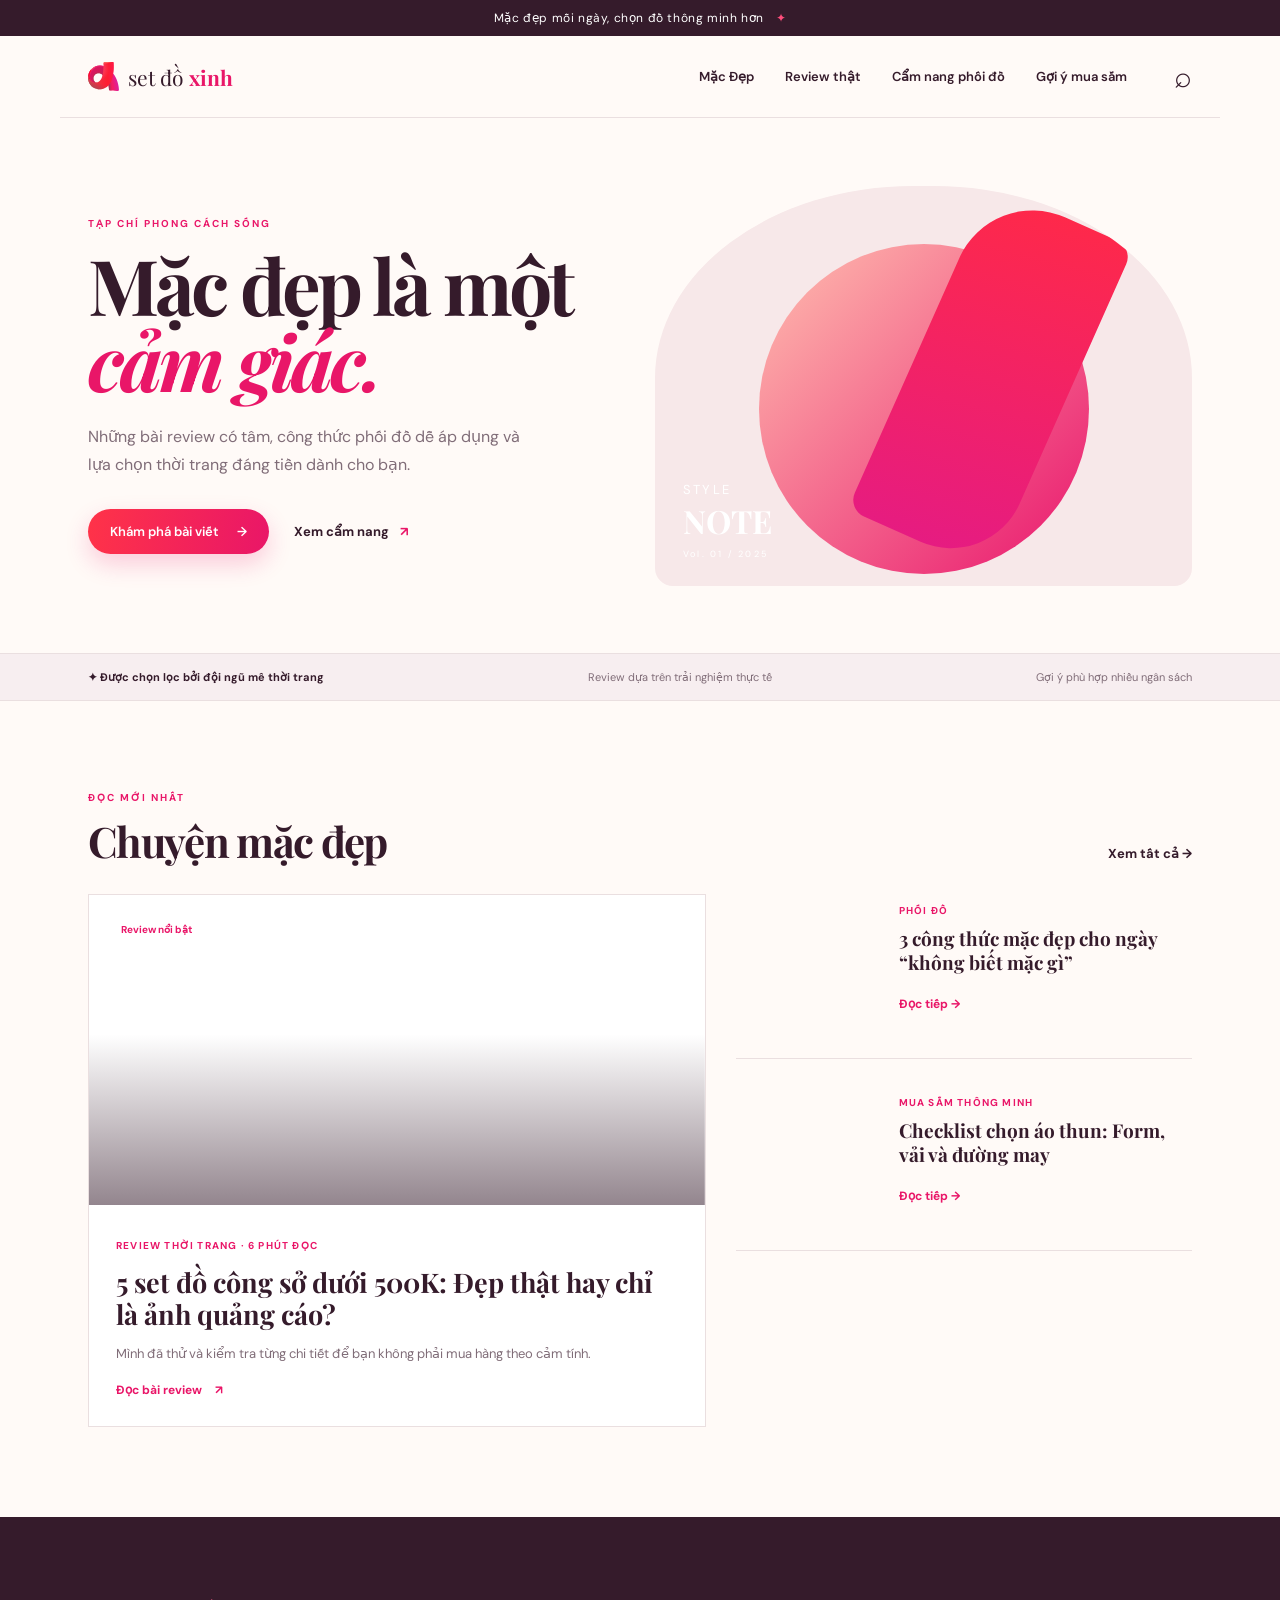
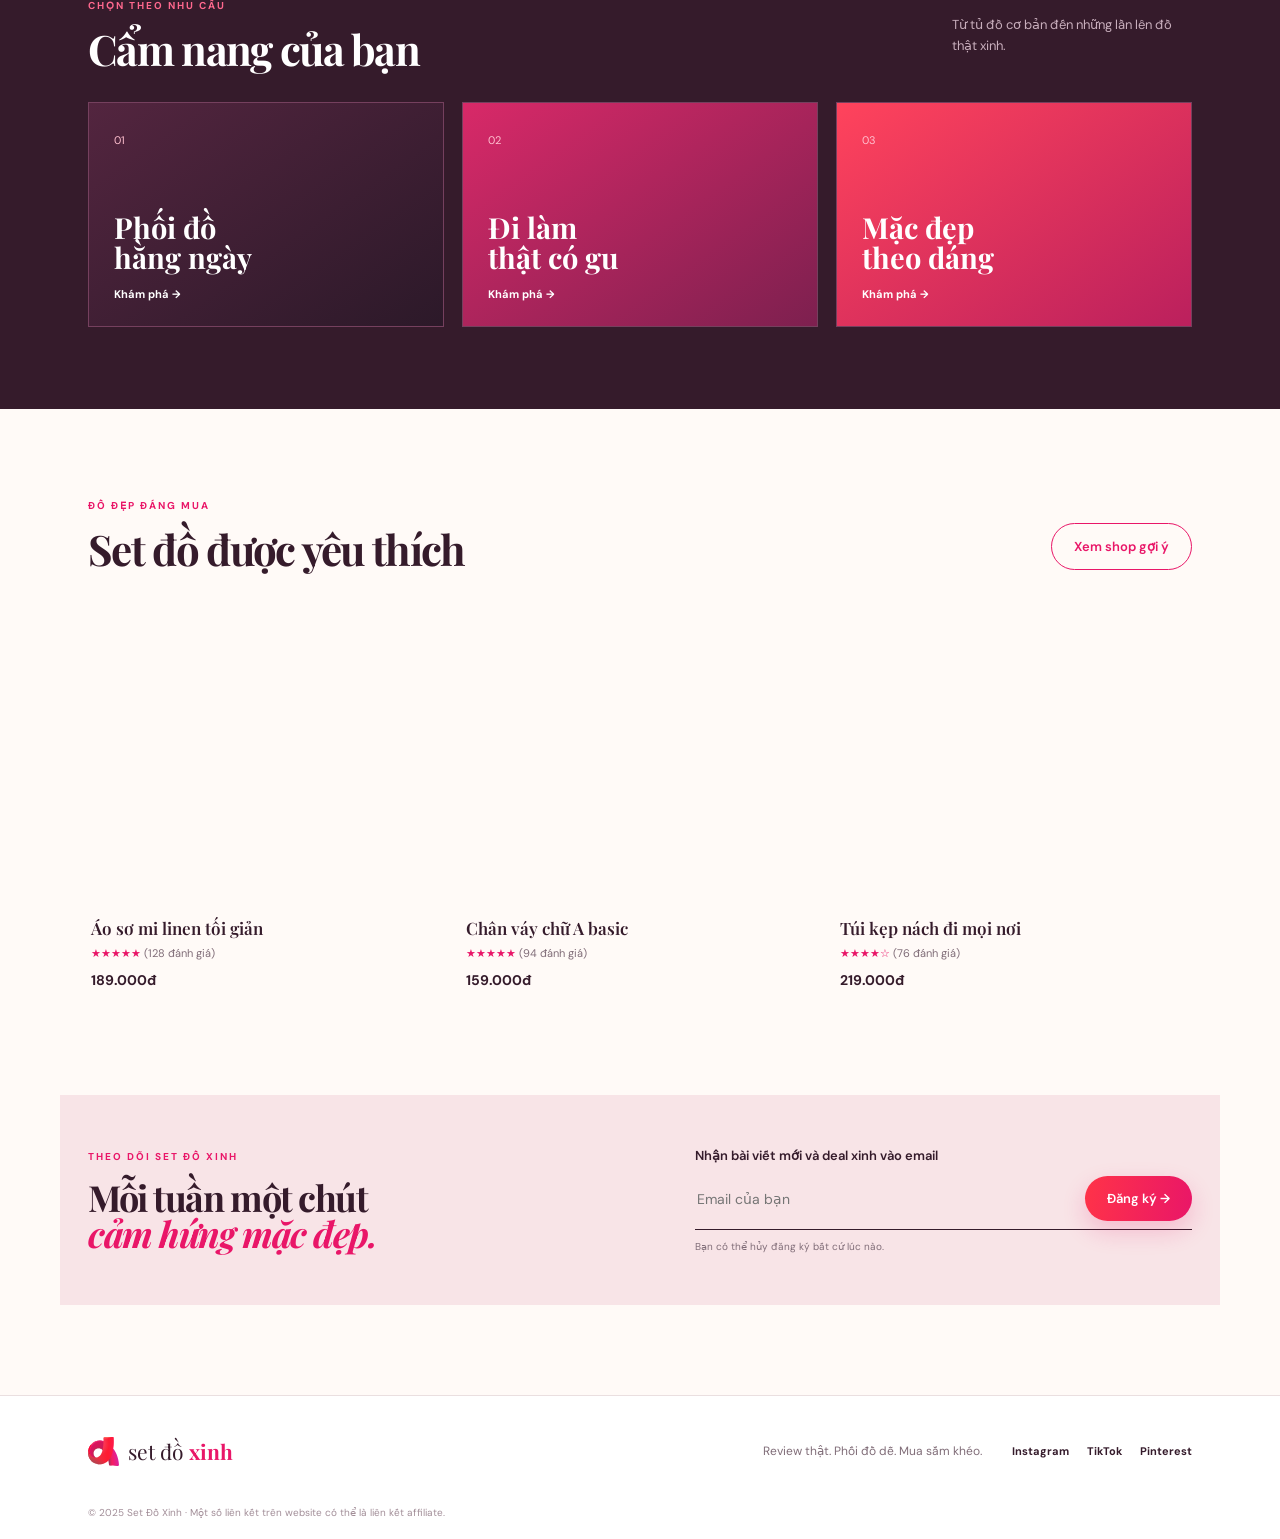
==== index.html @ a1c233b6 "tạo website" ====
<!doctype html>
<html lang="vi">
<head>
  <meta charset="UTF-8" />
  <meta name="viewport" content="width=device-width, initial-scale=1.0" />
  <meta name="description" content="Set Đồ Xinh — review thật, hướng dẫn phối đồ dễ áp dụng và gợi ý mua sắm thời trang thông minh." />
  <title>Set Đồ Xinh — Mặc đẹp, mua khéo</title>
  <link rel="preconnect" href="https://fonts.googleapis.com">
  <link rel="preconnect" href="https://fonts.gstatic.com" crossorigin>
  <link href="https://fonts.googleapis.com/css2?family=DM+Sans:wght@400;500;600;700&family=Playfair+Display:wght@600;700;800&display=swap" rel="stylesheet">
  <link rel="stylesheet" href="styles.css" />
</head>
<body>
  <div class="announcement">Mặc đẹp mỗi ngày, chọn đồ thông minh hơn <span>✦</span></div>
  <header class="site-header">
    <a class="brand" href="#top"><img src="setdoxinh.svg" alt="Set Đồ Xinh" /><span>set đồ <b>xinh</b></span></a>
    <nav id="main-nav" aria-label="Điều hướng chính">
      <a href="posts.html">Mặc Đẹp</a><a href="#reviews">Review thật</a><a href="#guides">Cẩm nang phối đồ</a><a href="#picks">Gợi ý mua sắm</a>
    </nav>
    <button class="menu-toggle" aria-label="Mở menu">☰</button>
    <a class="search" href="#newsletter" aria-label="Tìm kiếm">⌕</a>
  </header>

  <main id="top">
    <section class="hero wrap">
      <div class="hero-copy"><p class="eyebrow">TẠP CHÍ PHONG CÁCH SỐNG</p><h1>Mặc đẹp là một<br><em>cảm giác.</em></h1><p class="lead">Những bài review có tâm, công thức phối đồ dễ áp dụng và lựa chọn thời trang đáng tiền dành cho bạn.</p><div class="hero-actions"><a class="button primary" href="#reviews">Khám phá bài viết <span>→</span></a><a class="text-link" href="#guides">Xem cẩm nang <span>↗</span></a></div></div>
      <div class="hero-art"><div class="art-circle"></div><div class="art-label">STYLE<br><strong>NOTE</strong><small>Vol. 01 / 2025</small></div><div class="art-shape"></div></div>
    </section>

    <section class="trust-bar"><div class="wrap trust-inner"><span>✦ Được chọn lọc bởi đội ngũ mê thời trang</span><span>Review dựa trên trải nghiệm thực tế</span><span>Gợi ý phù hợp nhiều ngân sách</span></div></section>

    <section class="section wrap" id="reviews"><div class="section-head"><div><p class="eyebrow">ĐỌC MỚI NHẤT</p><h2>Chuyện mặc đẹp</h2></div><a class="text-link" href="#reviews">Xem tất cả →</a></div>
      <div class="featured-grid"><article class="feature-card"><div class="photo photo-one"><span class="tag">Review nổi bật</span></div><div class="card-body"><p class="meta">REVIEW THỜI TRANG · 6 PHÚT ĐỌC</p><h3>5 set đồ công sở dưới 500K: Đẹp thật hay chỉ là ảnh quảng cáo?</h3><p class="excerpt">Mình đã thử và kiểm tra từng chi tiết để bạn không phải mua hàng theo cảm tính.</p><a class="read-more" href="#">Đọc bài review <span>↗</span></a></div></article>
        <div class="side-stories"><article class="story"><div class="thumb photo-two"></div><div><p class="meta">PHỐI ĐỒ</p><h3>3 công thức mặc đẹp cho ngày “không biết mặc gì”</h3><a href="#">Đọc tiếp →</a></div></article><article class="story"><div class="thumb photo-three"></div><div><p class="meta">MUA SẮM THÔNG MINH</p><h3>Checklist chọn áo thun: Form, vải và đường may</h3><a href="#">Đọc tiếp →</a></div></article></div>
      </div>
    </section>

    <section class="guide-section" id="guides"><div class="wrap"><div class="section-head light"><div><p class="eyebrow">CHỌN THEO NHU CẦU</p><h2>Cẩm nang của bạn</h2></div><p class="section-note">Từ tủ đồ cơ bản đến những lần lên đồ thật xinh.</p></div><div class="guide-grid"><a href="#" class="guide-card"><span>01</span><h3>Phối đồ<br>hằng ngày</h3><b>Khám phá →</b></a><a href="#" class="guide-card"><span>02</span><h3>Đi làm<br>thật có gu</h3><b>Khám phá →</b></a><a href="#" class="guide-card"><span>03</span><h3>Mặc đẹp<br>theo dáng</h3><b>Khám phá →</b></a></div></div></section>

    <section class="section wrap" id="picks"><div class="section-head"><div><p class="eyebrow">ĐỒ ĐẸP ĐÁNG MUA</p><h2>Set đồ được yêu thích</h2></div><a class="button outline" href="#">Xem shop gợi ý</a></div><div class="product-grid"><article class="product"><div class="product-img p1"></div><div class="product-info"><h3>Áo sơ mi linen tối giản</h3><p>★★★★★ <span>(128 đánh giá)</span></p><strong>189.000đ</strong></div></article><article class="product"><div class="product-img p2"></div><div class="product-info"><h3>Chân váy chữ A basic</h3><p>★★★★★ <span>(94 đánh giá)</span></p><strong>159.000đ</strong></div></article><article class="product"><div class="product-img p3"></div><div class="product-info"><h3>Túi kẹp nách đi mọi nơi</h3><p>★★★★☆ <span>(76 đánh giá)</span></p><strong>219.000đ</strong></div></article></div></section>

    <section class="newsletter wrap" id="newsletter"><div><p class="eyebrow">THEO DÕI SET ĐỒ XINH</p><h2>Mỗi tuần một chút<br><em>cảm hứng mặc đẹp.</em></h2></div><form><label for="email">Nhận bài viết mới và deal xinh vào email</label><div class="input-row"><input id="email" type="email" placeholder="Email của bạn" required><button class="button primary" type="submit">Đăng ký →</button></div><small>Bạn có thể hủy đăng ký bất cứ lúc nào.</small></form></section>
  </main>
  <footer class="footer"><div class="wrap footer-inner"><a class="brand" href="#top"><img src="setdoxinh.svg" alt="" /><span>set đồ <b>xinh</b></span></a><p>Review thật. Phối đồ dễ. Mua sắm khéo.</p><div class="social"><a href="#">Instagram</a><a href="#">TikTok</a><a href="#">Pinterest</a></div></div><div class="wrap copyright">© 2025 Set Đồ Xinh · Một số liên kết trên website có thể là liên kết affiliate.</div></footer>
  <script src="script.js"></script>
</body></html>
---- styles.css ----
:root{--ink:#351b2b;--muted:#806d78;--cream:#fffaf7;--pink:#e91668;--red:#ff3348;--line:#eadfe0;--serif:'Playfair Display',serif;--sans:'DM Sans',sans-serif}*{box-sizing:border-box}html{scroll-behavior:smooth}body{margin:0;background:var(--cream);color:var(--ink);font-family:var(--sans)}a{color:inherit;text-decoration:none}.wrap{max-width:1160px;margin:auto;padding-left:28px;padding-right:28px}.announcement{background:var(--ink);color:#fff;padding:10px;text-align:center;font-size:12px;letter-spacing:.05em}.announcement span{color:#ff4e7c;margin-left:8px}.site-header{height:82px;display:flex;align-items:center;gap:42px;max-width:1160px;margin:auto;padding:0 28px;border-bottom:1px solid var(--line)}.brand{display:flex;align-items:center;gap:9px;font-family:var(--serif);font-size:21px;white-space:nowrap}.brand img{width:31px;height:31px;object-fit:contain}.brand b{color:var(--pink)}nav{display:flex;gap:31px;margin-left:auto;font-size:13px;font-weight:600}nav a:hover,.social a:hover{color:var(--pink)}.search{font-size:30px;line-height:0;margin-left:5px}.menu-toggle{display:none;background:none;border:0;font-size:23px;color:var(--ink)}.hero{min-height:535px;display:grid;grid-template-columns:1fr 1fr;align-items:center;gap:30px}.eyebrow{font-size:10px;letter-spacing:.2em;color:var(--pink);font-weight:700;margin:0 0 16px}.hero h1{font:700 clamp(53px,6vw,78px)/.99 var(--serif);letter-spacing:-.05em;margin:0}.hero h1 em,.newsletter em{color:var(--pink);font-style:italic}.lead{max-width:450px;color:var(--muted);line-height:1.75;margin:25px 0 30px;font-size:16px}.hero-actions{display:flex;align-items:center;gap:25px}.button{display:inline-block;border:0;border-radius:30px;padding:14px 22px;font:600 13px var(--sans);cursor:pointer}.primary{background:linear-gradient(100deg,var(--red),var(--pink));color:#fff;box-shadow:0 10px 24px #e9166833}.primary span{margin-left:15px}.outline{border:1px solid var(--pink);color:var(--pink)}.text-link{font-size:13px;font-weight:700}.text-link span{color:var(--pink);margin-left:8px}.hero-art{height:400px;position:relative;overflow:hidden;background:#f7e8e9;border-radius:48% 48% 18px 18px}.art-circle{position:absolute;width:330px;height:330px;border-radius:50%;background:linear-gradient(135deg,#ffbfaf,#e9146d);top:58px;left:50%;transform:translateX(-50%)}.art-shape{position:absolute;width:155px;height:355px;background:linear-gradient(170deg,#ff2948,#e51b83);border-radius:80px 18px 75px 18px;transform:rotate(24deg);left:48%;top:15px}.art-label{position:absolute;z-index:2;left:28px;bottom:25px;font-size:13px;letter-spacing:.17em;color:#fff;line-height:1.4}.art-label strong{font:700 32px var(--serif);letter-spacing:0}.art-label small{display:block;font-size:9px;margin-top:6px}.trust-bar{background:#f7eef0;border-top:1px solid var(--line);border-bottom:1px solid var(--line)}.trust-inner{display:flex;justify-content:space-between;padding-top:16px;padding-bottom:16px;font-size:11px;color:var(--muted)}.trust-inner span:first-child{color:var(--ink);font-weight:700}.section{padding-top:90px;padding-bottom:90px}.section-head{display:flex;align-items:end;justify-content:space-between;margin-bottom:32px}.section-head h2,.newsletter h2{font:700 42px/1 var(--serif);letter-spacing:-.04em;margin:0}.featured-grid{display:grid;grid-template-columns:1.15fr .85fr;gap:30px}.feature-card{border:1px solid var(--line);background:#fff}.photo{background-size:cover;background-position:center}.photo-one{height:310px;background-image:linear-gradient(0deg,#351b2b88,transparent 55%),url('https://images.unsplash.com/photo-1483985988355-763728e1935b?w=1000&q=85')}.tag{display:inline-block;background:#fff;color:var(--pink);padding:8px 12px;border-radius:3px;margin:20px;font-size:10px;font-weight:700}.card-body{padding:24px 27px 27px}.meta{font-size:10px;letter-spacing:.12em;color:var(--pink);font-weight:700}.feature-card h3{font:700 27px/1.18 var(--serif);margin:15px 0 10px}.excerpt{color:var(--muted);font-size:13px;line-height:1.6}.read-more,.story a{font-size:12px;color:var(--pink);font-weight:700}.read-more span{margin-left:10px}.side-stories{display:flex;flex-direction:column;gap:27px}.story{display:grid;grid-template-columns:145px 1fr;gap:18px;border-bottom:1px solid var(--line);padding-bottom:27px}.thumb{height:137px;background-size:cover;background-position:center}.photo-two{background-image:url('https://images.unsplash.com/photo-1490481651871-ab68de25d43d?w=500&q=85')}.photo-three{background-image:url('https://images.unsplash.com/photo-1485968579580-b6d095142e6e?w=500&q=85')}.story h3{font:700 19px/1.25 var(--serif);margin:7px 0 17px}.guide-section{background:var(--ink);color:#fff;padding:82px 0}.light .eyebrow{color:#ff688e}.light h2{color:#fff}.section-note{font-size:13px;color:#c8aebc;max-width:240px;line-height:1.6}.guide-grid{display:grid;grid-template-columns:repeat(3,1fr);gap:18px}.guide-card{min-height:220px;padding:25px;background:linear-gradient(145deg,#53253f,#2c1929);border:1px solid #75405e;position:relative}.guide-card:nth-child(2){background:linear-gradient(145deg,#d82968,#7d204f)}.guide-card:nth-child(3){background:linear-gradient(145deg,#ff435c,#bb205d)}.guide-card span{font-size:11px;color:#ffc0cf}.guide-card h3{font:700 29px/1.05 var(--serif);margin-top:63px}.guide-card b{font-size:11px;position:absolute;bottom:25px}.product-grid{display:grid;grid-template-columns:repeat(3,1fr);gap:20px}.product-img{height:300px;background-size:cover;background-position:center}.p1{background-image:url('https://images.unsplash.com/photo-1598554747436-c9293d6a588f?w=700&q=85')}.p2{background-image:url('https://images.unsplash.com/photo-1583496661160-fb5886a13d27?w=700&q=85')}.p3{background-image:url('https://images.unsplash.com/photo-1548036328-c9fa89d128fa?w=700&q=85')}.product-info{padding:15px 3px}.product h3{font:600 17px var(--serif);margin:0 0 7px}.product-info p{font-size:11px;color:var(--pink);margin:0 0 9px}.product-info p span{color:var(--muted)}.product strong{font-size:14px}.newsletter{margin-bottom:90px;background:#f8e4e7;padding-top:52px;padding-bottom:52px;display:flex;justify-content:space-between;align-items:center;gap:40px}.newsletter h2{font-size:36px}.newsletter form{width:45%}.newsletter label{font-size:13px;font-weight:600;display:block;margin-bottom:12px}.input-row{display:flex;border-bottom:1px solid var(--ink);padding-bottom:8px}.input-row input{border:0;background:transparent;outline:0;flex:1;font:14px var(--sans);color:var(--ink)}.newsletter small{display:block;color:var(--muted);font-size:10px;margin-top:10px}.footer{background:#fff;border-top:1px solid var(--line);padding:35px 0 20px}.footer-inner{display:flex;align-items:center;gap:30px}.footer-inner p{font-size:12px;color:var(--muted);margin-left:auto}.social{display:flex;gap:18px;font-size:11px;font-weight:700}.copyright{font-size:10px;color:#a28e98;margin-top:35px}@media(max-width:700px){.site-header{height:68px}.site-header nav{display:none;position:absolute;top:126px;left:0;right:0;background:var(--cream);z-index:3;padding:20px 28px;flex-direction:column;gap:18px;border-bottom:1px solid var(--line)}.site-header nav.open{display:flex}.menu-toggle{display:block;margin-left:auto}.search{font-size:26px}.hero{grid-template-columns:1fr;padding-top:55px;min-height:0}.hero-art{height:300px;margin-top:20px}.art-circle{width:240px;height:240px}.art-shape{height:275px;width:120px}.trust-inner{display:block;line-height:2.2}.trust-inner span{display:block}.section{padding-top:64px;padding-bottom:64px}.section-head{align-items:start;gap:15px;flex-direction:column}.section-head h2{font-size:36px}.featured-grid{grid-template-columns:1fr}.photo-one{height:240px}.story{grid-template-columns:110px 1fr}.thumb{height:105px}.guide-grid,.product-grid{grid-template-columns:1fr}.guide-card{min-height:180px}.guide-card h3{margin-top:45px}.product-img{height:290px}.newsletter{display:block;margin-left:28px;margin-right:28px}.newsletter form{width:100%;margin-top:30px}.footer-inner{display:block}.footer-inner p{margin:20px 0}.social{margin-top:18px}}
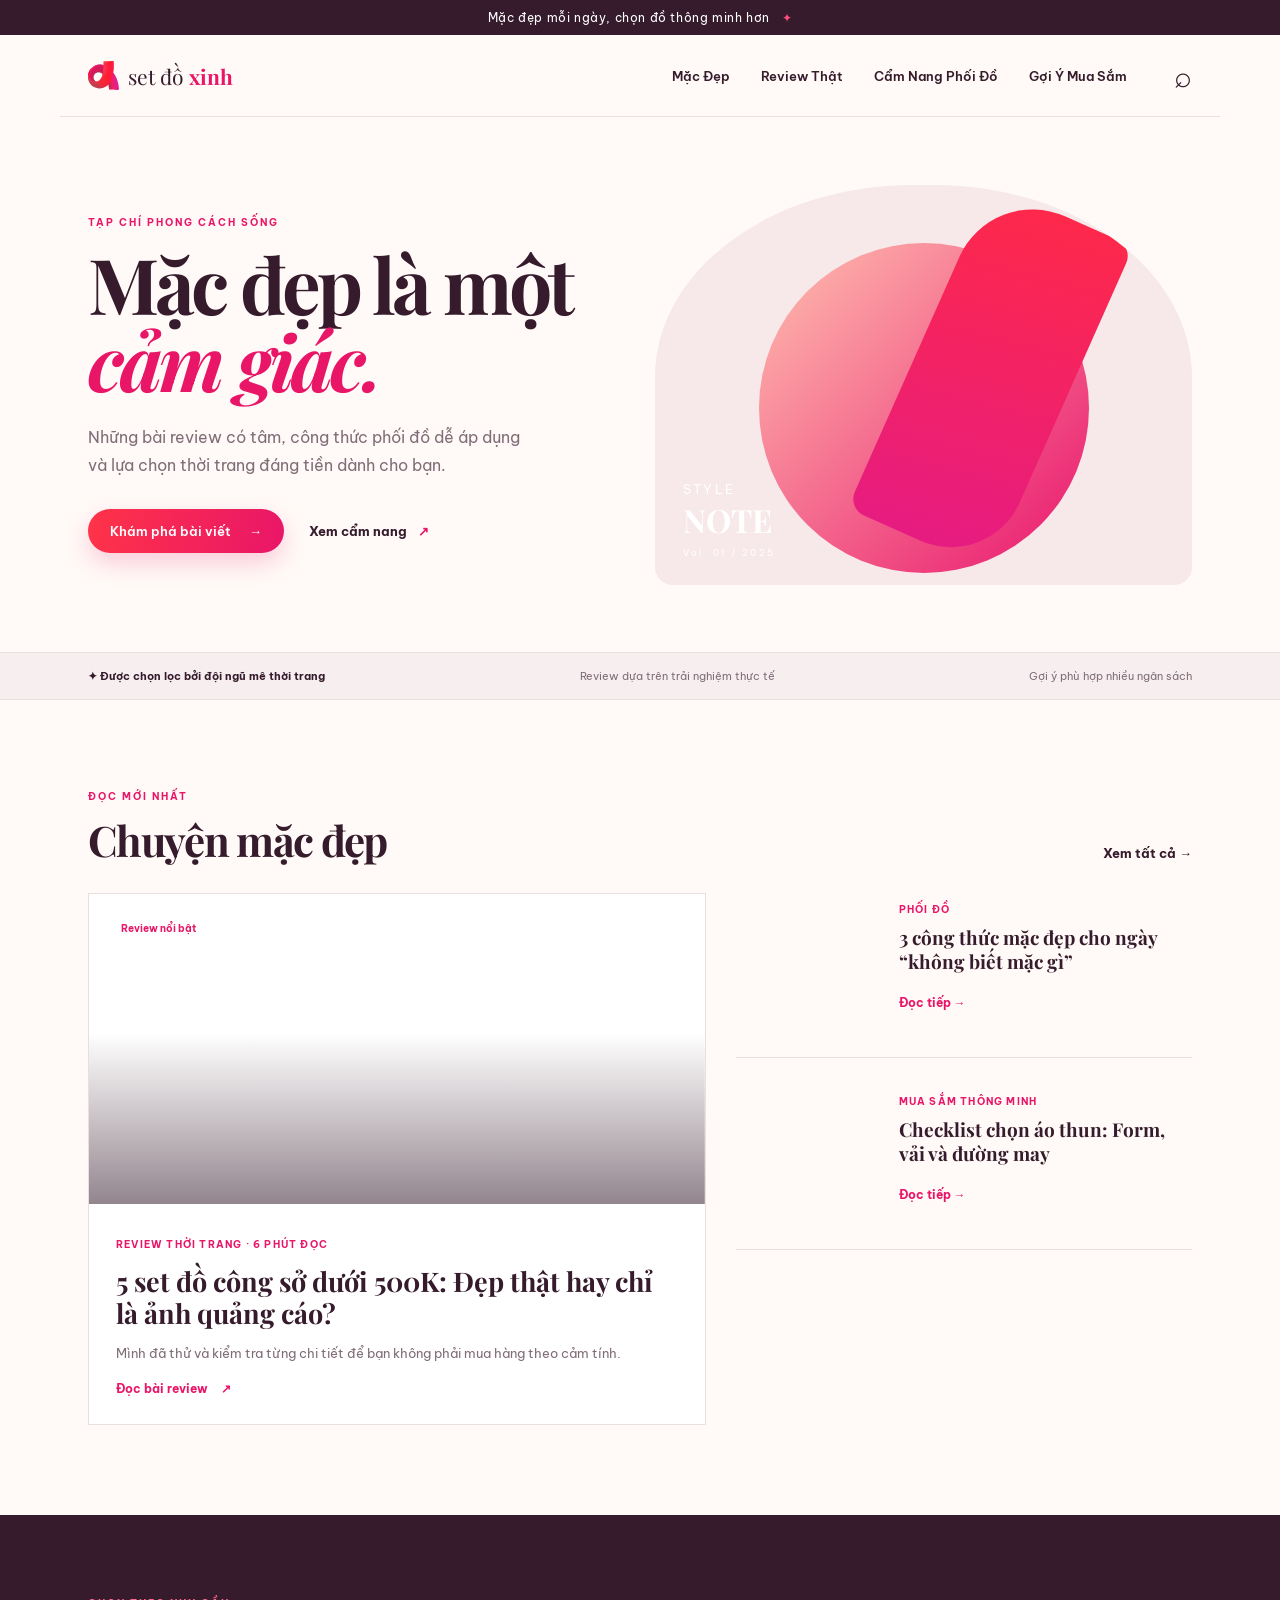
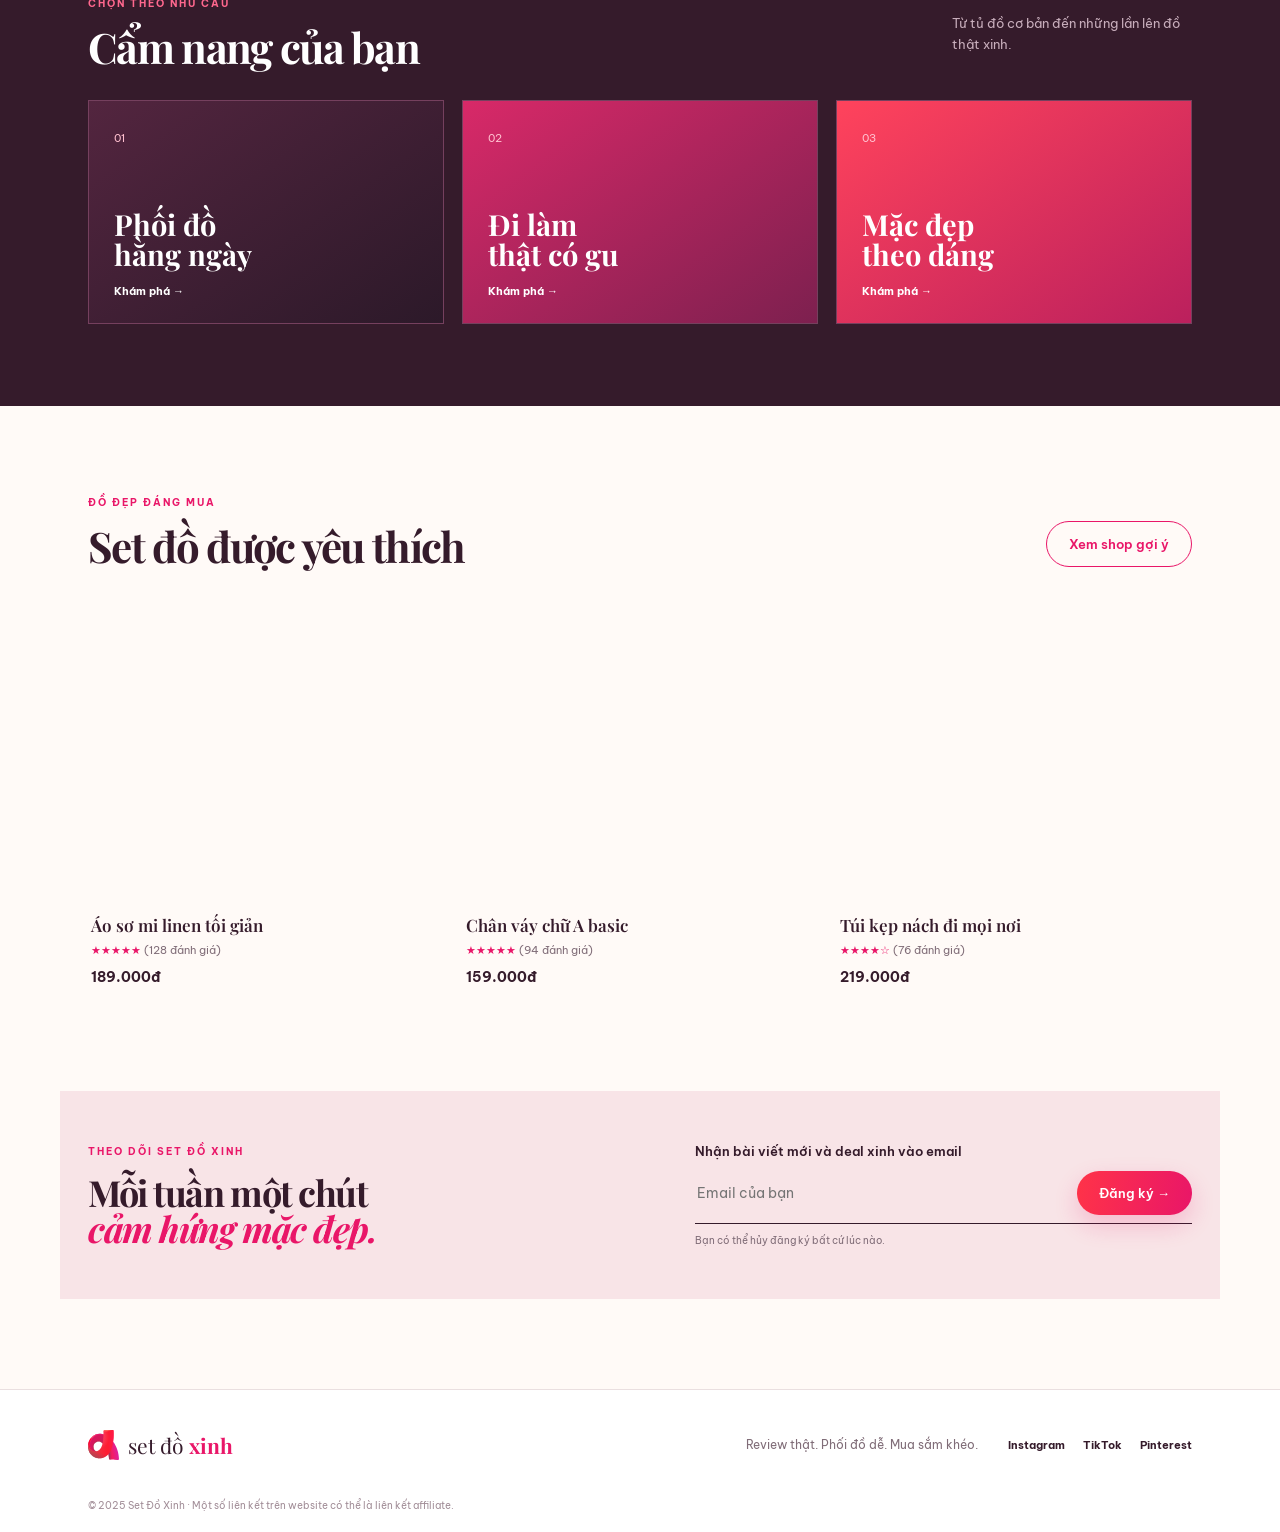
==== commit 432cc6bd: "Update index.html" ====
--- a/index.html
+++ b/index.html
@@ -9,6 +9,8 @@
   <link rel="preconnect" href="https://fonts.gstatic.com" crossorigin>
   <link href="https://fonts.googleapis.com/css2?family=DM+Sans:wght@400;500;600;700&family=Playfair+Display:wght@600;700;800&display=swap" rel="stylesheet">
   <link rel="stylesheet" href="styles.css" />
+  <link rel="icon" type="image/svg+xml" href="setdoxinh.svg" />
+  <meta name="theme-color" content="#351b2b" />
 </head>
 <body>
   <div class="announcement">Mặc đẹp mỗi ngày, chọn đồ thông minh hơn <span>✦</span></div>
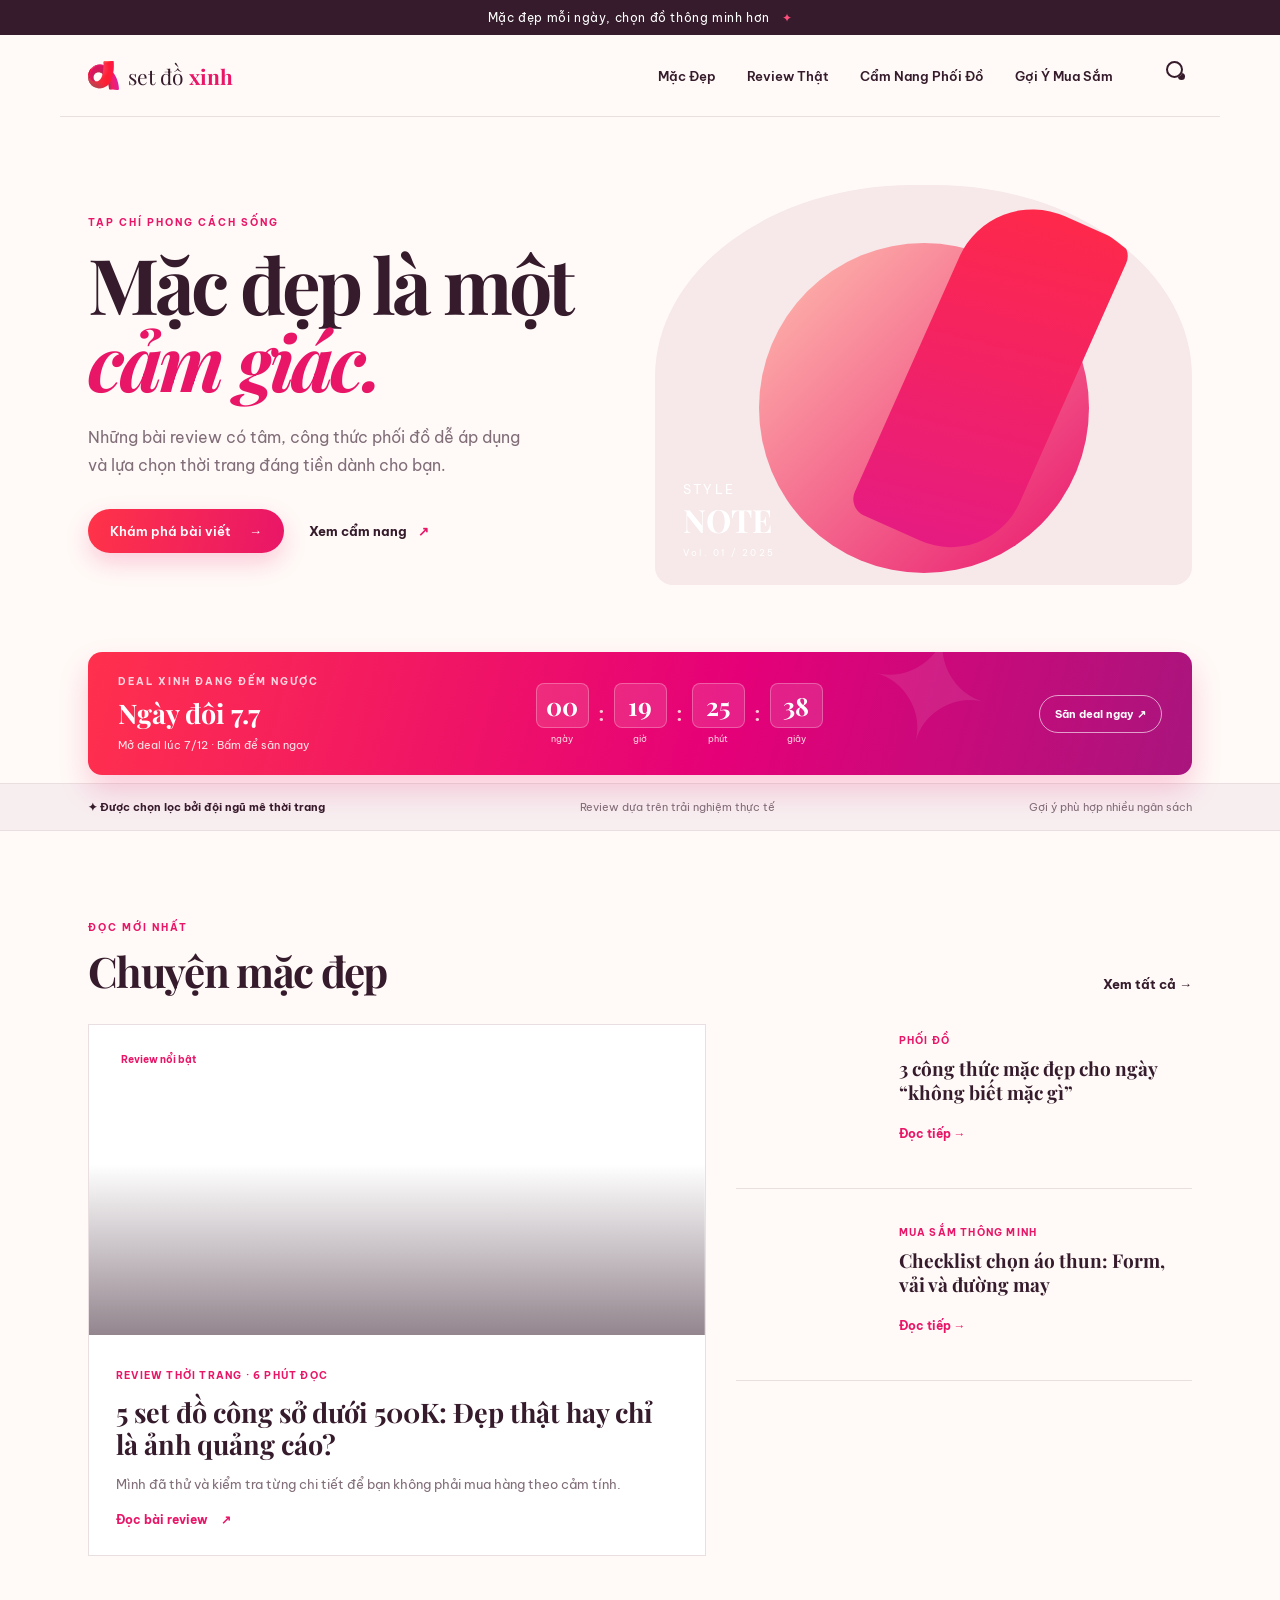
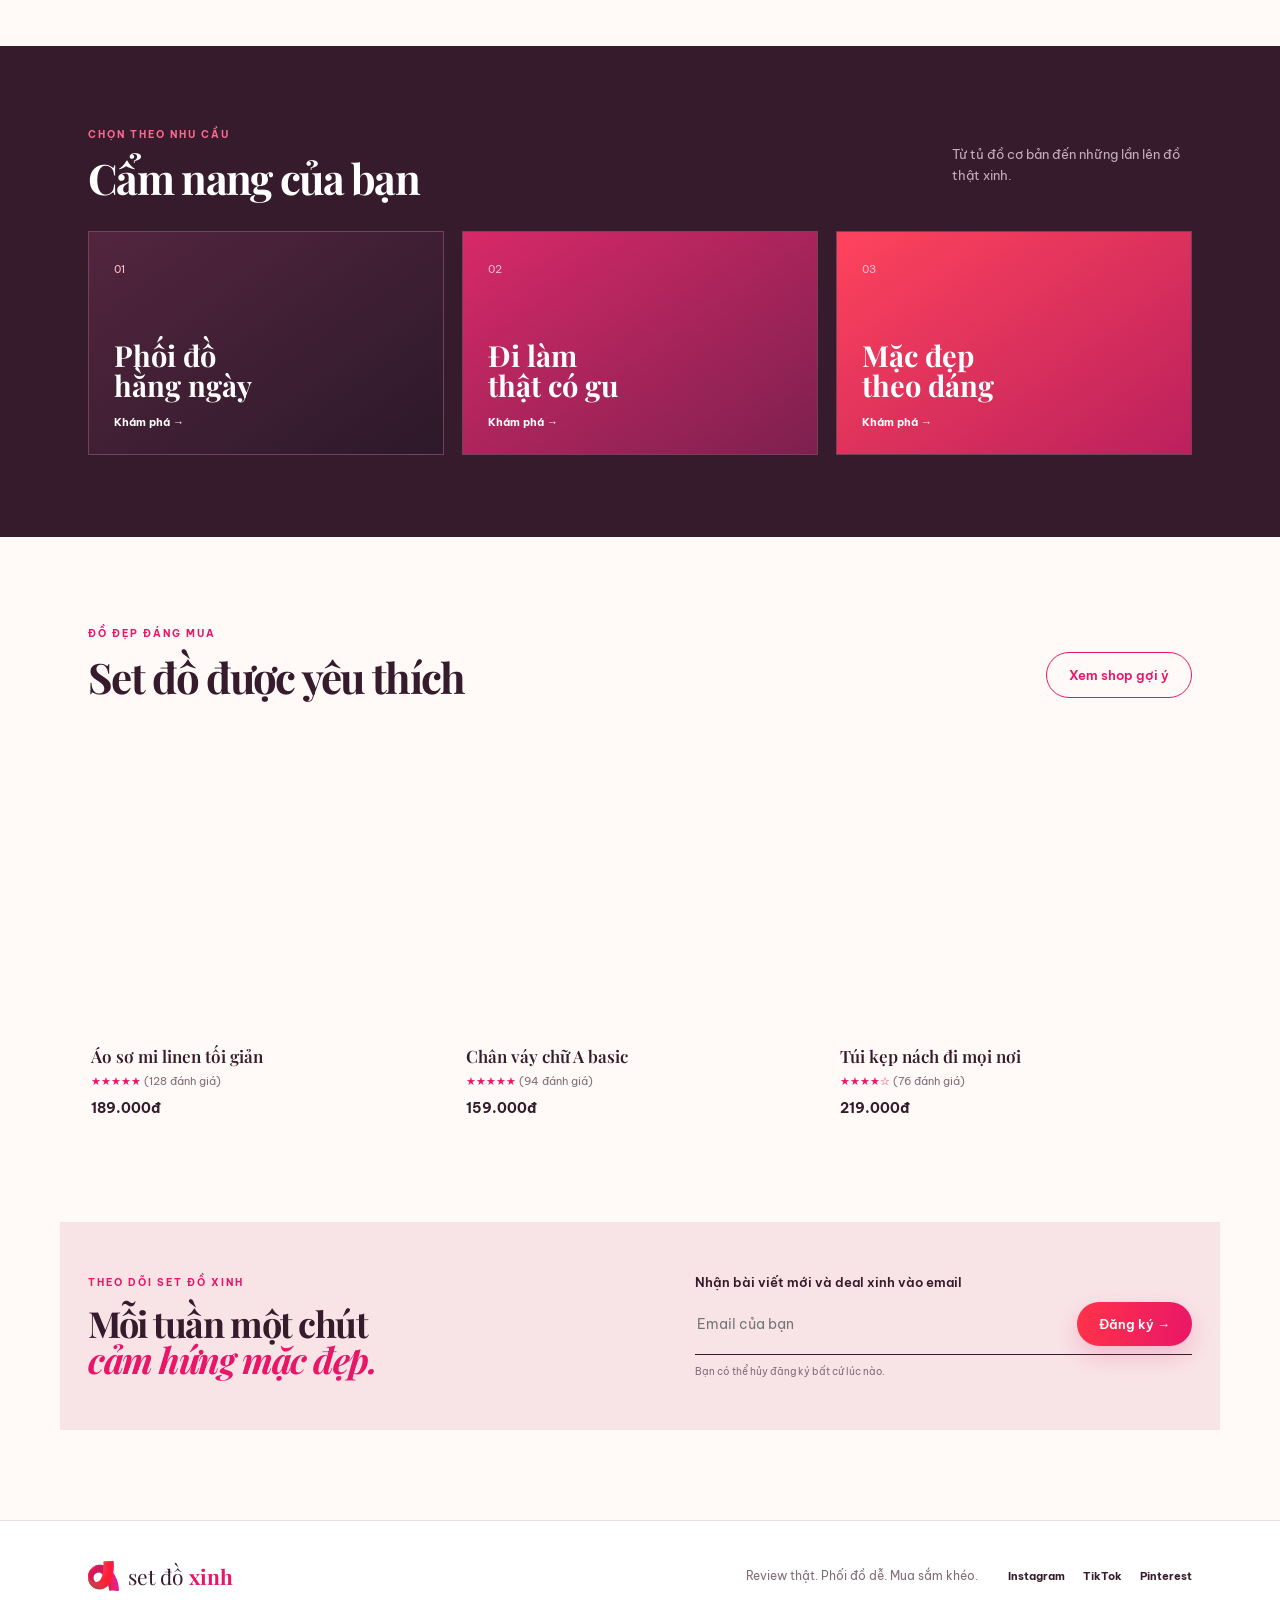
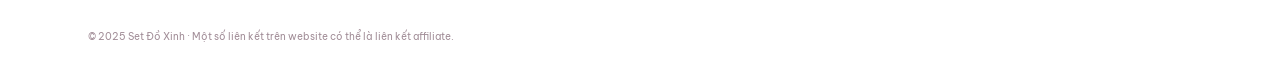
==== commit 7d2819b9: "cập nhật banner" ====
--- a/index.html
+++ b/index.html
@@ -9,6 +9,7 @@
   <link rel="preconnect" href="https://fonts.gstatic.com" crossorigin>
   <link href="https://fonts.googleapis.com/css2?family=DM+Sans:wght@400;500;600;700&family=Playfair+Display:wght@600;700;800&display=swap" rel="stylesheet">
   <link rel="stylesheet" href="styles.css" />
+  <link rel="stylesheet" href="ui.css" />
   <link rel="icon" type="image/svg+xml" href="setdoxinh.svg" />
   <meta name="theme-color" content="#351b2b" />
 </head>
@@ -29,6 +30,7 @@
       <div class="hero-art"><div class="art-circle"></div><div class="art-label">STYLE<br><strong>NOTE</strong><small>Vol. 01 / 2025</small></div><div class="art-shape"></div></div>
     </section>
 
+    <section class="sale-banner wrap"><a href="https://s.shopee.vn/9zrSPKirWo" target="_blank" rel="sponsored noopener"><div><p class="eyebrow">DEAL XINH ĐANG ĐẾM NGƯỢC</p><h2 id="sale-title">Shopee Mega Sale</h2><p id="sale-date">Ngày sale sắp tới</p></div><div class="countdown" aria-label="Thời gian còn lại"><div><strong id="days">00</strong><span>ngày</span></div><b>:</b><div><strong id="hours">00</strong><span>giờ</span></div><b>:</b><div><strong id="minutes">00</strong><span>phút</span></div><b>:</b><div><strong id="seconds">00</strong><span>giây</span></div></div><span class="sale-cta">Săn deal ngay ↗</span></a></section>
     <section class="trust-bar"><div class="wrap trust-inner"><span>✦ Được chọn lọc bởi đội ngũ mê thời trang</span><span>Review dựa trên trải nghiệm thực tế</span><span>Gợi ý phù hợp nhiều ngân sách</span></div></section>
 
     <section class="section wrap" id="reviews"><div class="section-head"><div><p class="eyebrow">ĐỌC MỚI NHẤT</p><h2>Chuyện mặc đẹp</h2></div><a class="text-link" href="#reviews">Xem tất cả →</a></div>
--- a/ui.css
+++ b/ui.css
@@ -0,0 +1,2 @@
+.search{font-size:0;width:32px;height:32px;display:grid;place-items:center;border-radius:50%;transition:background .25s,transform .25s}.search:before{content:"";display:block;width:13px;height:13px;border:2px solid var(--ink);border-radius:50%;position:relative;box-shadow:7px 7px 0 -5px var(--ink);transform:translate(-2px,-2px)}.search:hover{background:#f7dce4;transform:rotate(-10deg)}.menu-toggle{font-size:0;width:38px;height:38px;border-radius:50%;position:relative;cursor:pointer;transition:background .25s}.menu-toggle:before,.menu-toggle:after{content:"";position:absolute;left:11px;width:16px;height:2px;border-radius:9px;background:var(--ink);transition:transform .25s}.menu-toggle:before{top:15px;box-shadow:0 6px 0 var(--ink)}.menu-toggle:after{display:none}.menu-toggle:hover{background:#f7dce4}.menu-toggle[aria-expanded="true"]:before{top:18px;transform:rotate(45deg);box-shadow:none}.menu-toggle[aria-expanded="true"]:after{display:block;top:18px;transform:rotate(-45deg)}
+.sale-banner{padding-top:0;padding-bottom:8px}.sale-banner a{display:flex;align-items:center;justify-content:space-between;gap:25px;padding:23px 30px;color:#fff;background:linear-gradient(105deg,#ff304d,#e50078 58%,#a9157d);border-radius:14px;position:relative;overflow:hidden;box-shadow:0 15px 30px #e9166833}.sale-banner a:after{content:'✦';position:absolute;font-size:150px;right:18%;top:-60px;color:#ffffff18;transform:rotate(15deg)}.sale-banner .eyebrow{color:#ffd5df;margin-bottom:7px}.sale-banner h2{font:700 27px var(--serif);margin:0}.sale-banner p:not(.eyebrow){font-size:11px;margin:7px 0 0;color:#ffe6eb}.countdown{display:flex;align-items:center;gap:9px;z-index:1}.countdown div{min-width:53px;text-align:center}.countdown strong{display:block;font:700 25px var(--serif);background:#ffffff1f;border:1px solid #ffffff45;border-radius:8px;padding:5px 7px}.countdown span{display:block;font-size:9px;margin-top:5px;color:#ffd5df}.countdown>b{font-size:20px;color:#ffc5d3}.sale-cta{z-index:1;border:1px solid #ffffff99;border-radius:22px;padding:11px 15px;font-size:11px;font-weight:700;white-space:nowrap}@media(max-width:700px){.sale-banner a{display:block;padding:22px}.countdown{margin:20px 0 17px;gap:4px}.countdown div{min-width:45px}.sale-cta{display:inline-block}.sale-banner h2{font-size:24px}}
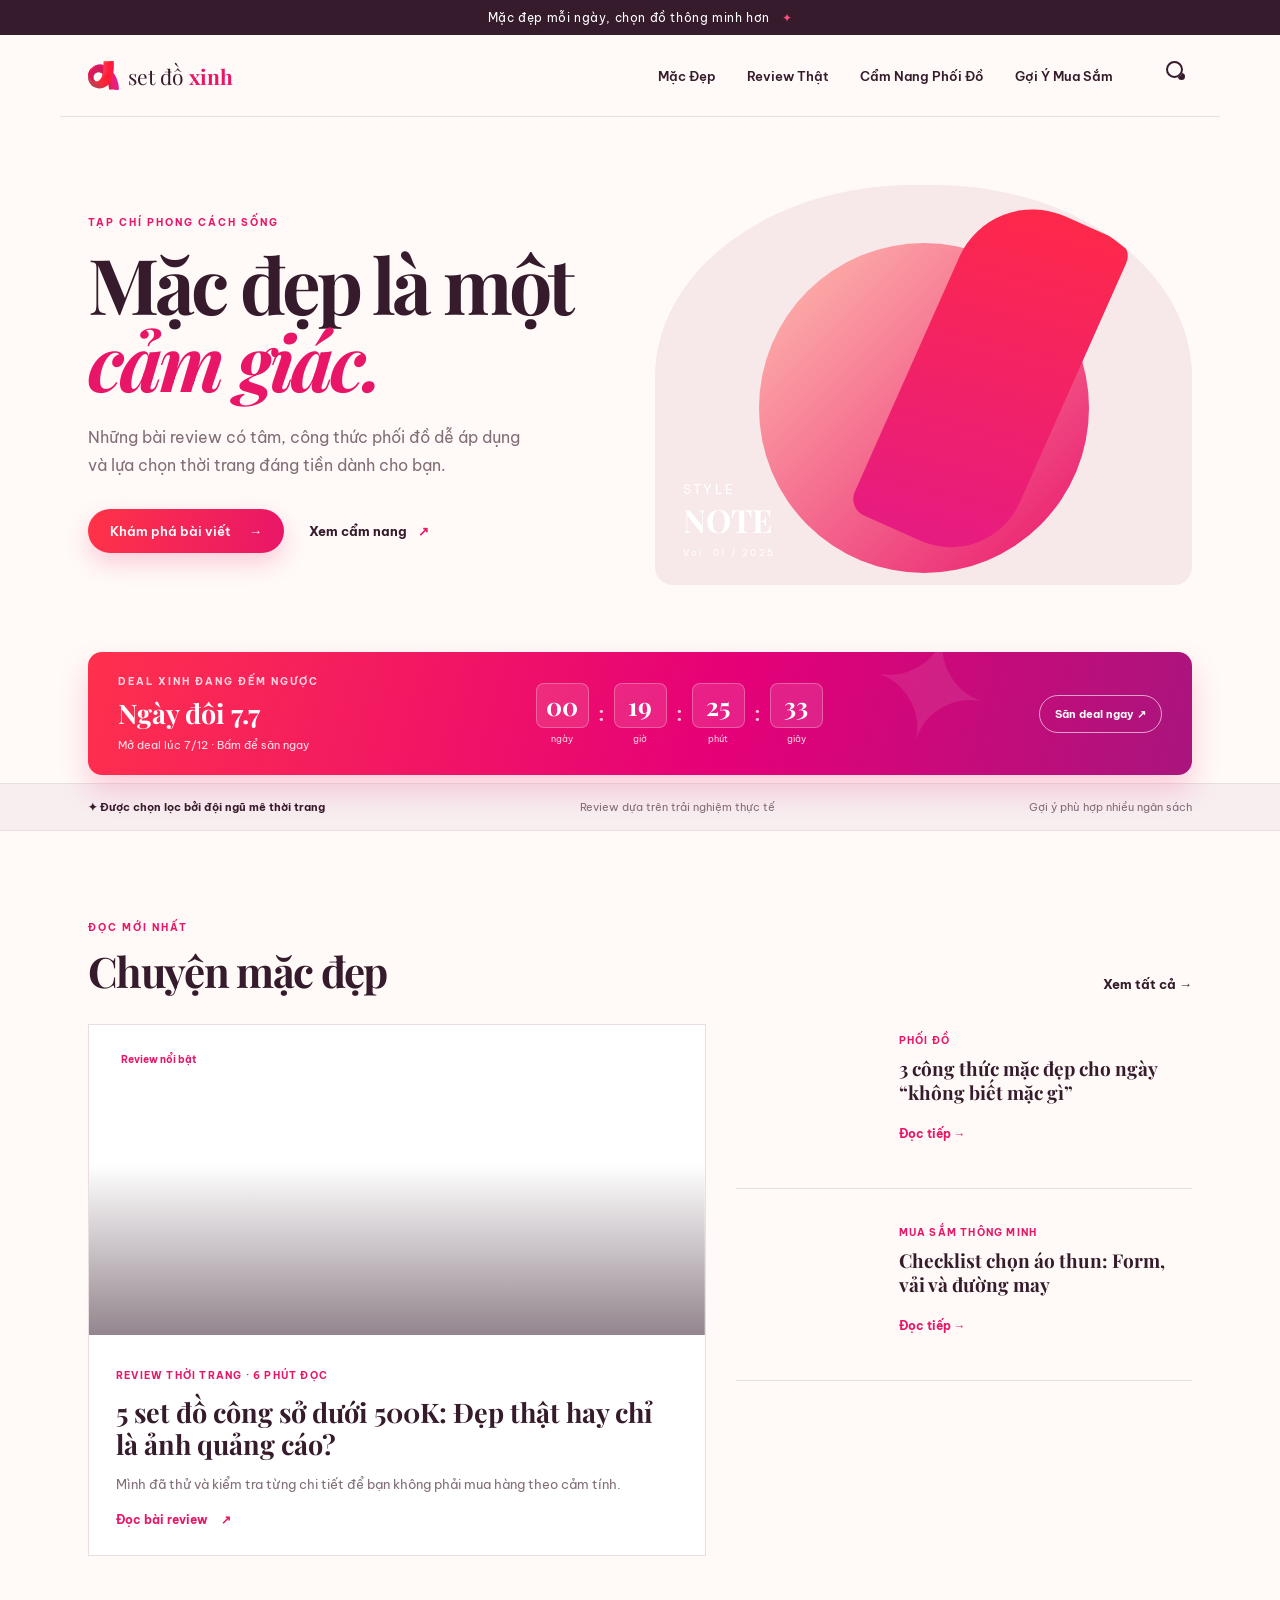
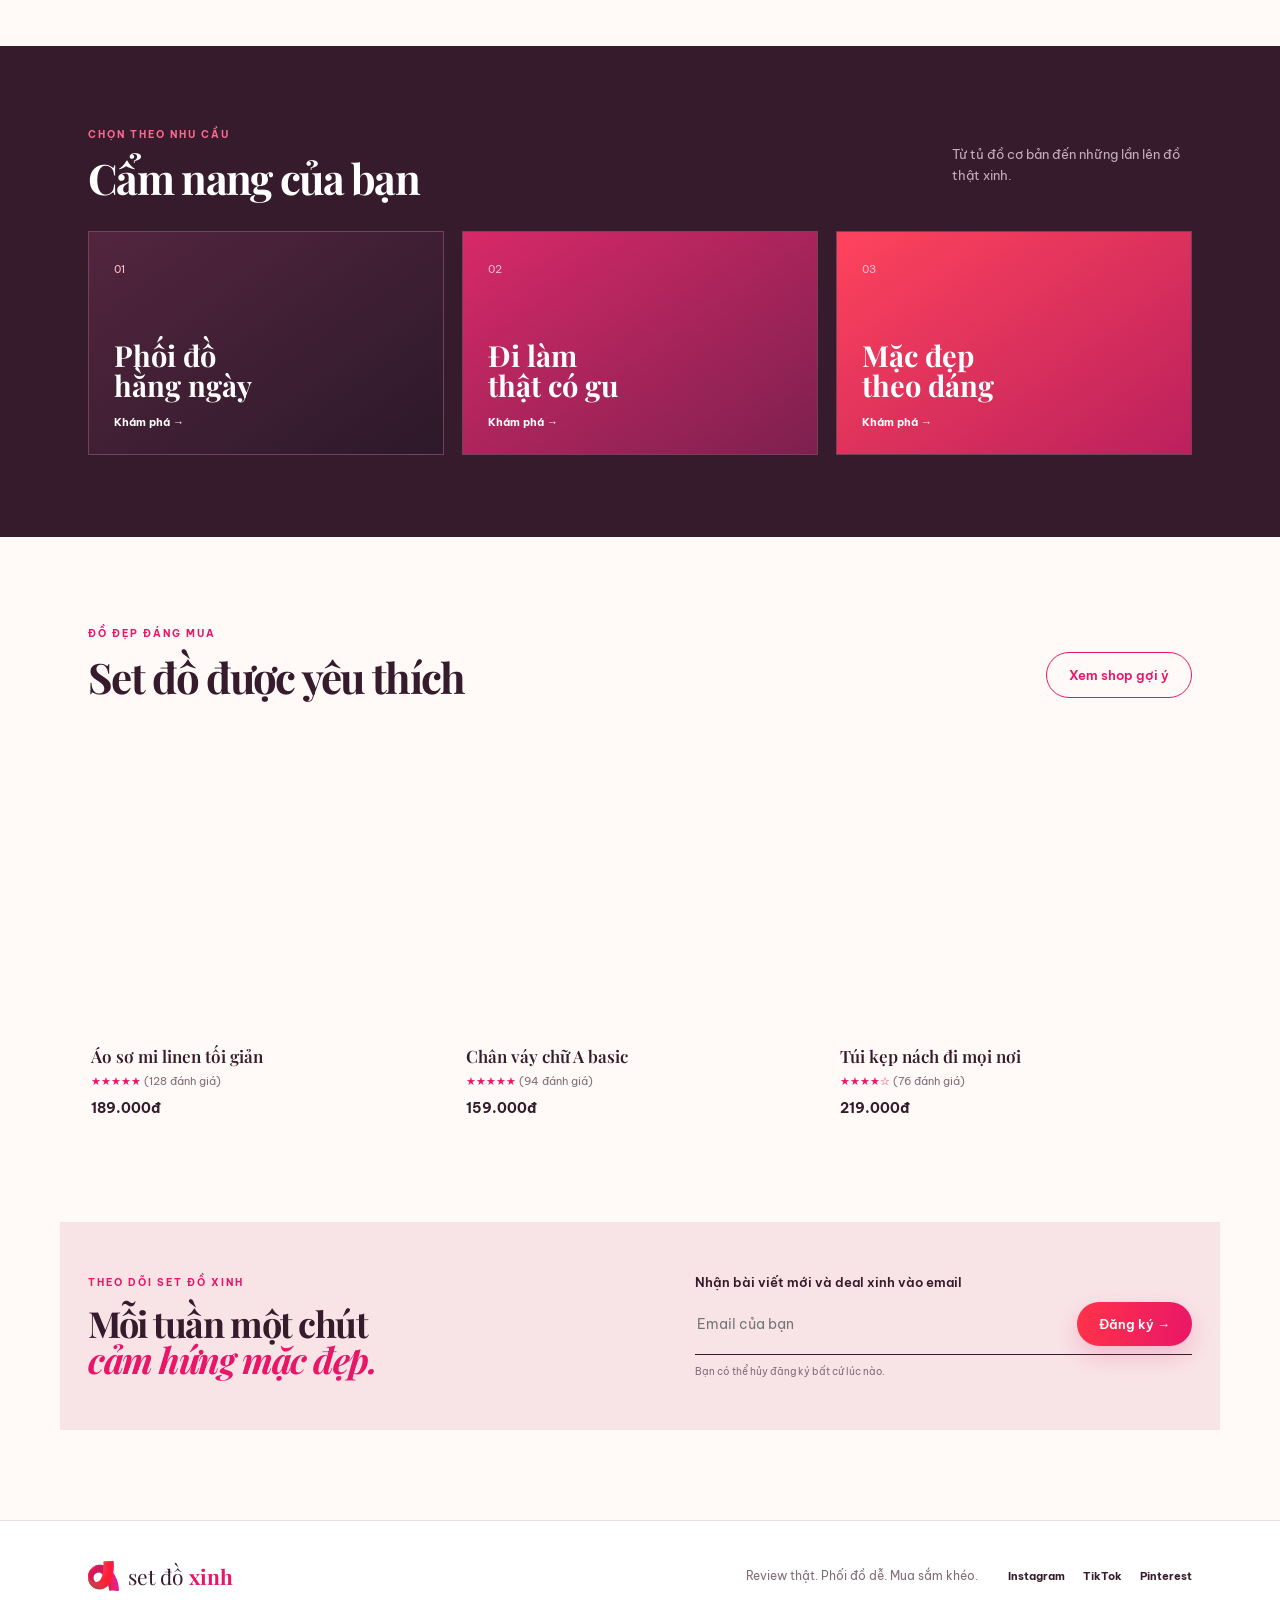
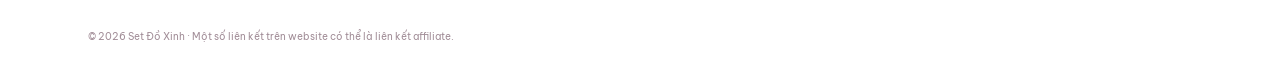
==== commit ad38c373: "cập nhật banner aff" ====
--- a/index.html
+++ b/index.html
@@ -34,7 +34,7 @@
     <section class="trust-bar"><div class="wrap trust-inner"><span>✦ Được chọn lọc bởi đội ngũ mê thời trang</span><span>Review dựa trên trải nghiệm thực tế</span><span>Gợi ý phù hợp nhiều ngân sách</span></div></section>
 
     <section class="section wrap" id="reviews"><div class="section-head"><div><p class="eyebrow">ĐỌC MỚI NHẤT</p><h2>Chuyện mặc đẹp</h2></div><a class="text-link" href="#reviews">Xem tất cả →</a></div>
-      <div class="featured-grid"><article class="feature-card"><div class="photo photo-one"><span class="tag">Review nổi bật</span></div><div class="card-body"><p class="meta">REVIEW THỜI TRANG · 6 PHÚT ĐỌC</p><h3>5 set đồ công sở dưới 500K: Đẹp thật hay chỉ là ảnh quảng cáo?</h3><p class="excerpt">Mình đã thử và kiểm tra từng chi tiết để bạn không phải mua hàng theo cảm tính.</p><a class="read-more" href="#">Đọc bài review <span>↗</span></a></div></article>
+      <div class="featured-grid"><article class="feature-card"><div class="photo photo-one"><span class="tag">Review nổi bật</span></div><div class="card-body"><p class="meta">REVIEW THỜI TRANG · 6 PHÚT ĐỌC</p><h3>5 set đồ công sở dưới 500K: Đẹp thật hay chỉ là ảnh quảng cáo?</h3><p class="excerpt">Mình đã thử và kiểm tra từng chi tiết để bạn không phải mua hàng theo cảm tính.</p><a class="read-more" href="post.html?slug=phoi-do-cong-so-duoi-500k">Đọc bài review <span>↗</span></a></div></article>
         <div class="side-stories"><article class="story"><div class="thumb photo-two"></div><div><p class="meta">PHỐI ĐỒ</p><h3>3 công thức mặc đẹp cho ngày “không biết mặc gì”</h3><a href="#">Đọc tiếp →</a></div></article><article class="story"><div class="thumb photo-three"></div><div><p class="meta">MUA SẮM THÔNG MINH</p><h3>Checklist chọn áo thun: Form, vải và đường may</h3><a href="#">Đọc tiếp →</a></div></article></div>
       </div>
     </section>
@@ -45,6 +45,6 @@
 
     <section class="newsletter wrap" id="newsletter"><div><p class="eyebrow">THEO DÕI SET ĐỒ XINH</p><h2>Mỗi tuần một chút<br><em>cảm hứng mặc đẹp.</em></h2></div><form><label for="email">Nhận bài viết mới và deal xinh vào email</label><div class="input-row"><input id="email" type="email" placeholder="Email của bạn" required><button class="button primary" type="submit">Đăng ký →</button></div><small>Bạn có thể hủy đăng ký bất cứ lúc nào.</small></form></section>
   </main>
-  <footer class="footer"><div class="wrap footer-inner"><a class="brand" href="#top"><img src="setdoxinh.svg" alt="" /><span>set đồ <b>xinh</b></span></a><p>Review thật. Phối đồ dễ. Mua sắm khéo.</p><div class="social"><a href="#">Instagram</a><a href="#">TikTok</a><a href="#">Pinterest</a></div></div><div class="wrap copyright">© 2025 Set Đồ Xinh · Một số liên kết trên website có thể là liên kết affiliate.</div></footer>
+  <footer class="footer"><div class="wrap footer-inner"><a class="brand" href="#top"><img src="setdoxinh.svg" alt="" /><span>set đồ <b>xinh</b></span></a><p>Review thật. Phối đồ dễ. Mua sắm khéo.</p><div class="social"><a href="#">Instagram</a><a href="#">TikTok</a><a href="#">Pinterest</a></div></div><div class="wrap copyright">© <span id="current-year">2026</span> Set Đồ Xinh · Một số liên kết trên website có thể là liên kết affiliate.</div></footer>
   <script src="script.js"></script>
 </body></html>
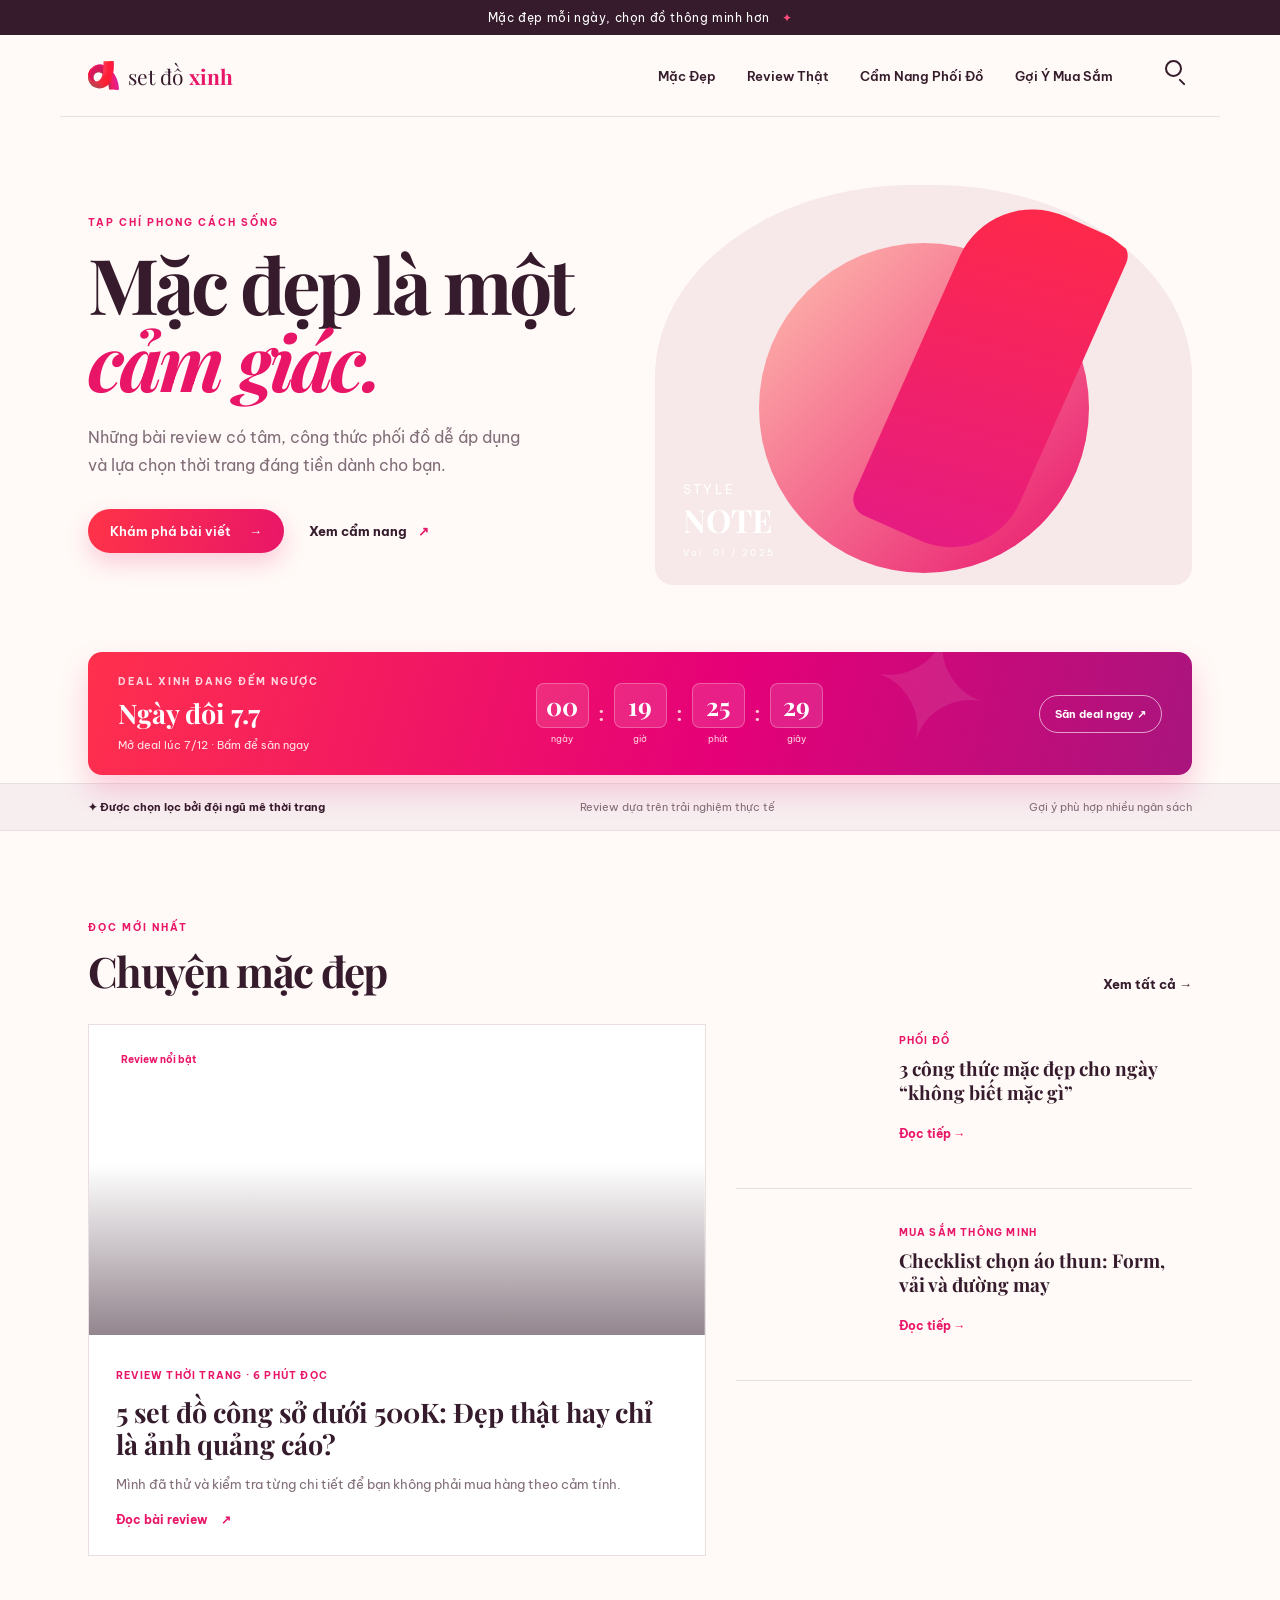
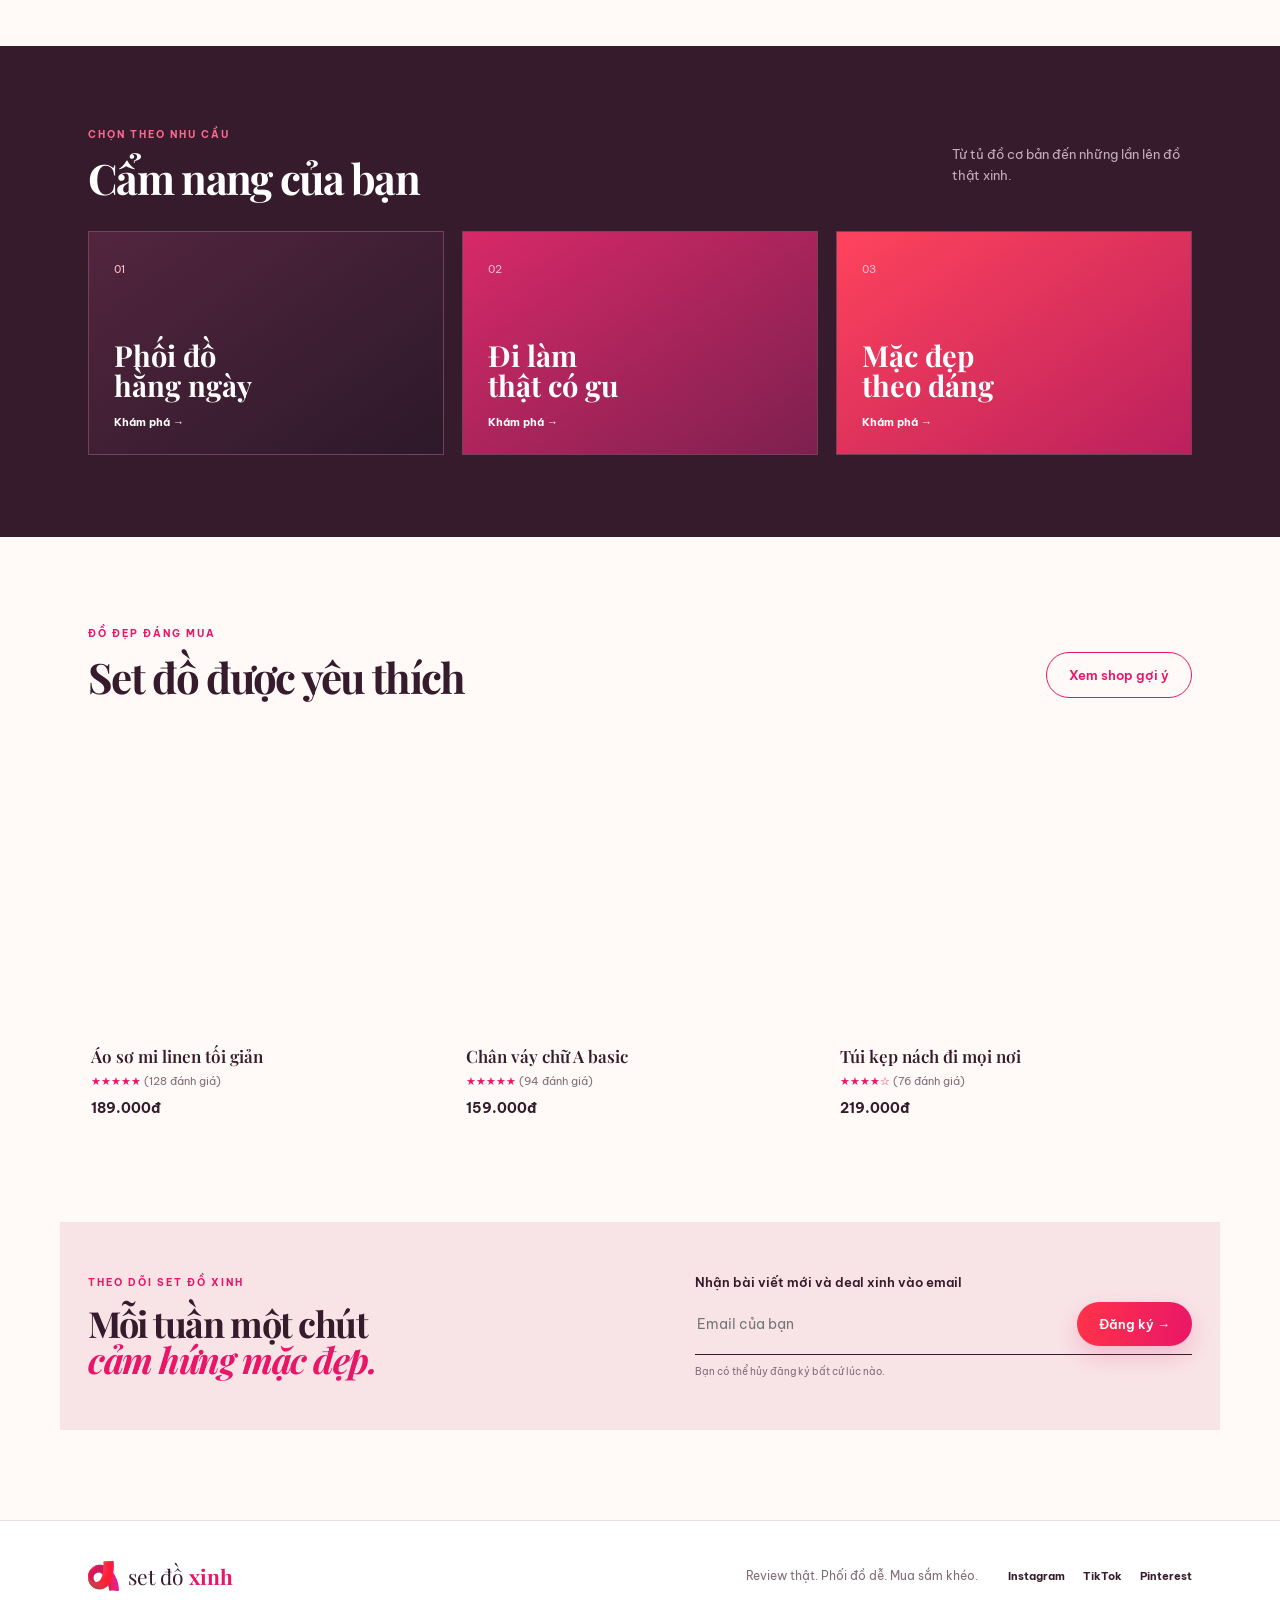
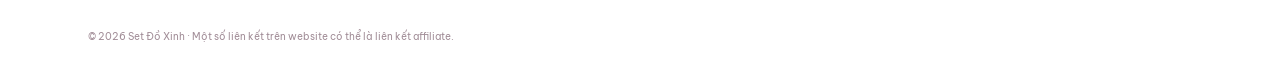
==== commit eccb9043: "cập nhật danh mục bài viết" ====
--- a/index.html
+++ b/index.html
@@ -17,9 +17,7 @@
   <div class="announcement">Mặc đẹp mỗi ngày, chọn đồ thông minh hơn <span>✦</span></div>
   <header class="site-header">
     <a class="brand" href="#top"><img src="setdoxinh.svg" alt="Set Đồ Xinh" /><span>set đồ <b>xinh</b></span></a>
-    <nav id="main-nav" aria-label="Điều hướng chính">
-      <a href="posts.html">Mặc Đẹp</a><a href="#reviews">Review thật</a><a href="#guides">Cẩm nang phối đồ</a><a href="#picks">Gợi ý mua sắm</a>
-    </nav>
+    <nav id="main-nav" aria-label="Danh mục bài viết"><a href="posts.html">Mặc Đẹp</a><a href="posts.html?category=Review%20Th%E1%BA%ADt">Review Thật</a><a href="posts.html?category=C%E1%BA%A9m%20Nang%20Ph%E1%BB%91i%20%C4%90%E1%BB%93">Cẩm Nang Phối Đồ</a><a href="posts.html?category=G%E1%BB%A3i%20%C3%9D%20Mua%20S%E1%BA%AFm">Gợi Ý Mua Sắm</a></nav>
     <button class="menu-toggle" aria-label="Mở menu">☰</button>
     <a class="search" href="#newsletter" aria-label="Tìm kiếm">⌕</a>
   </header>
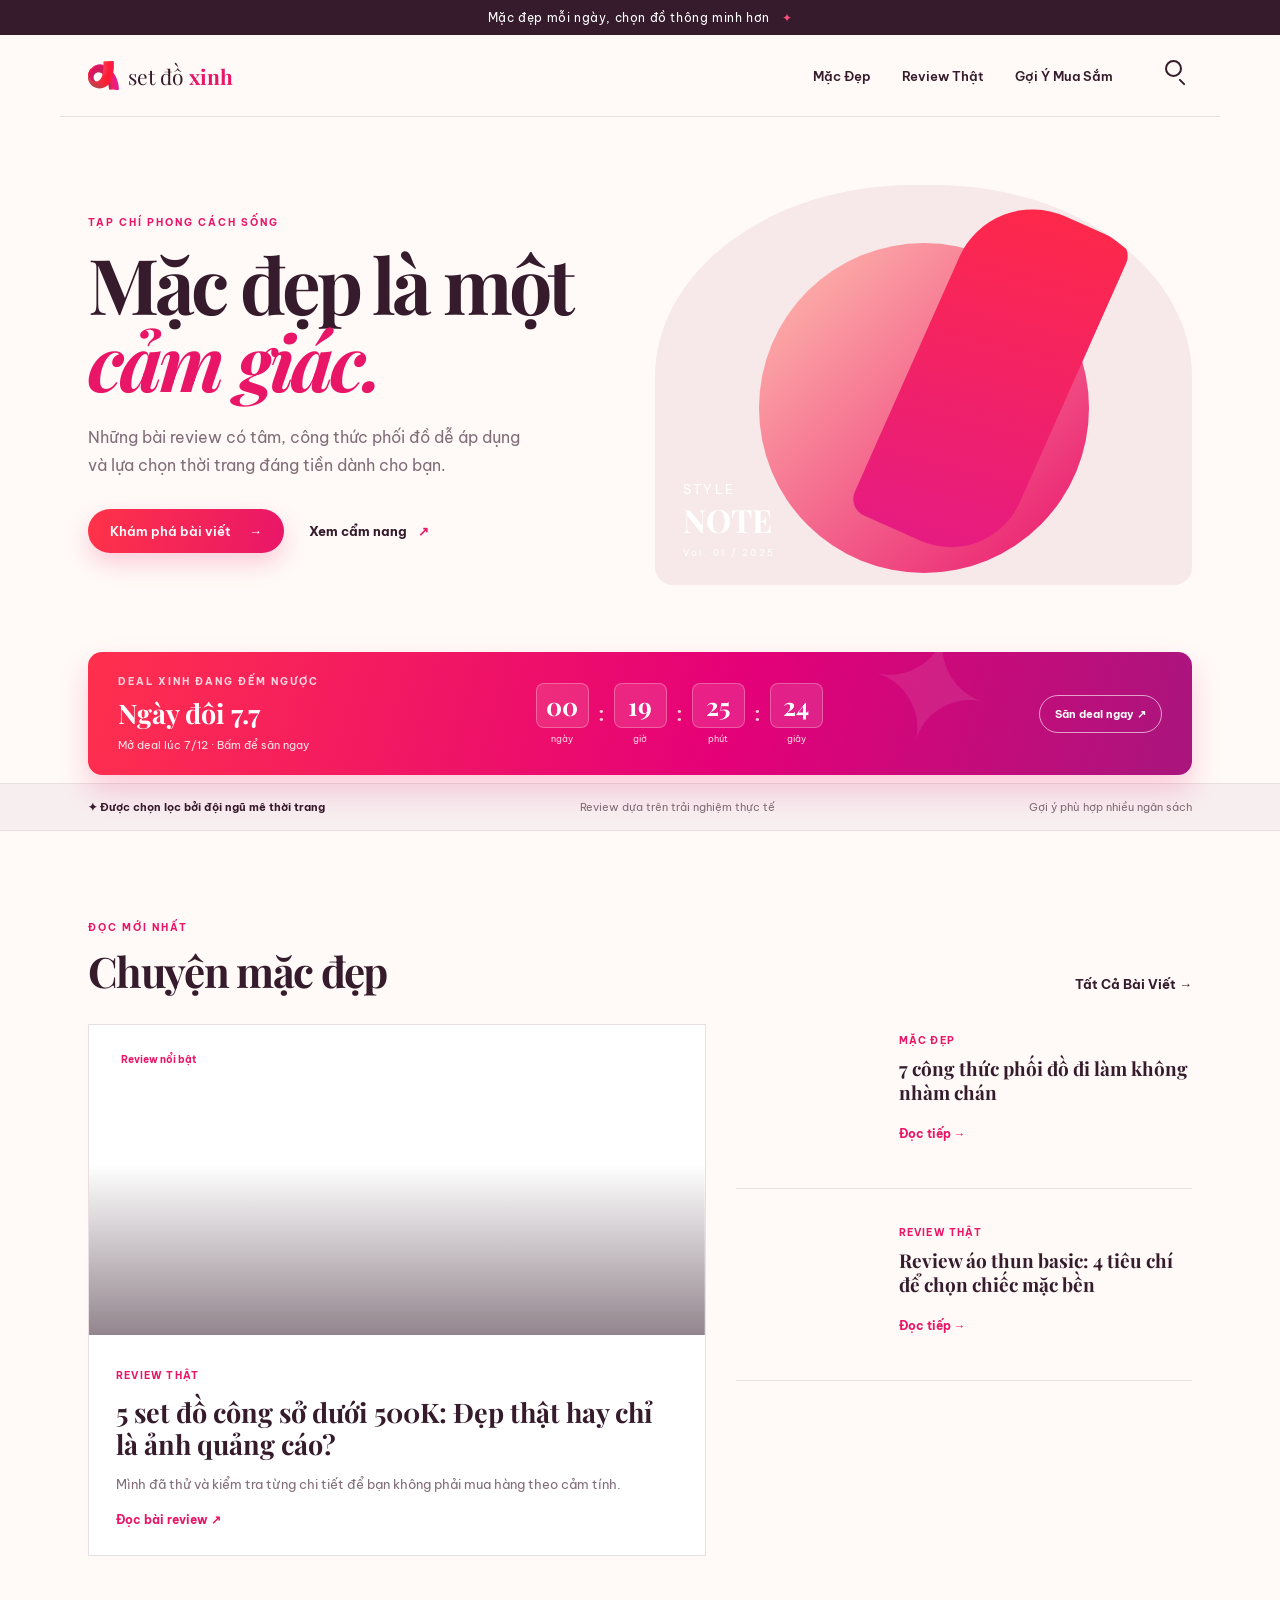
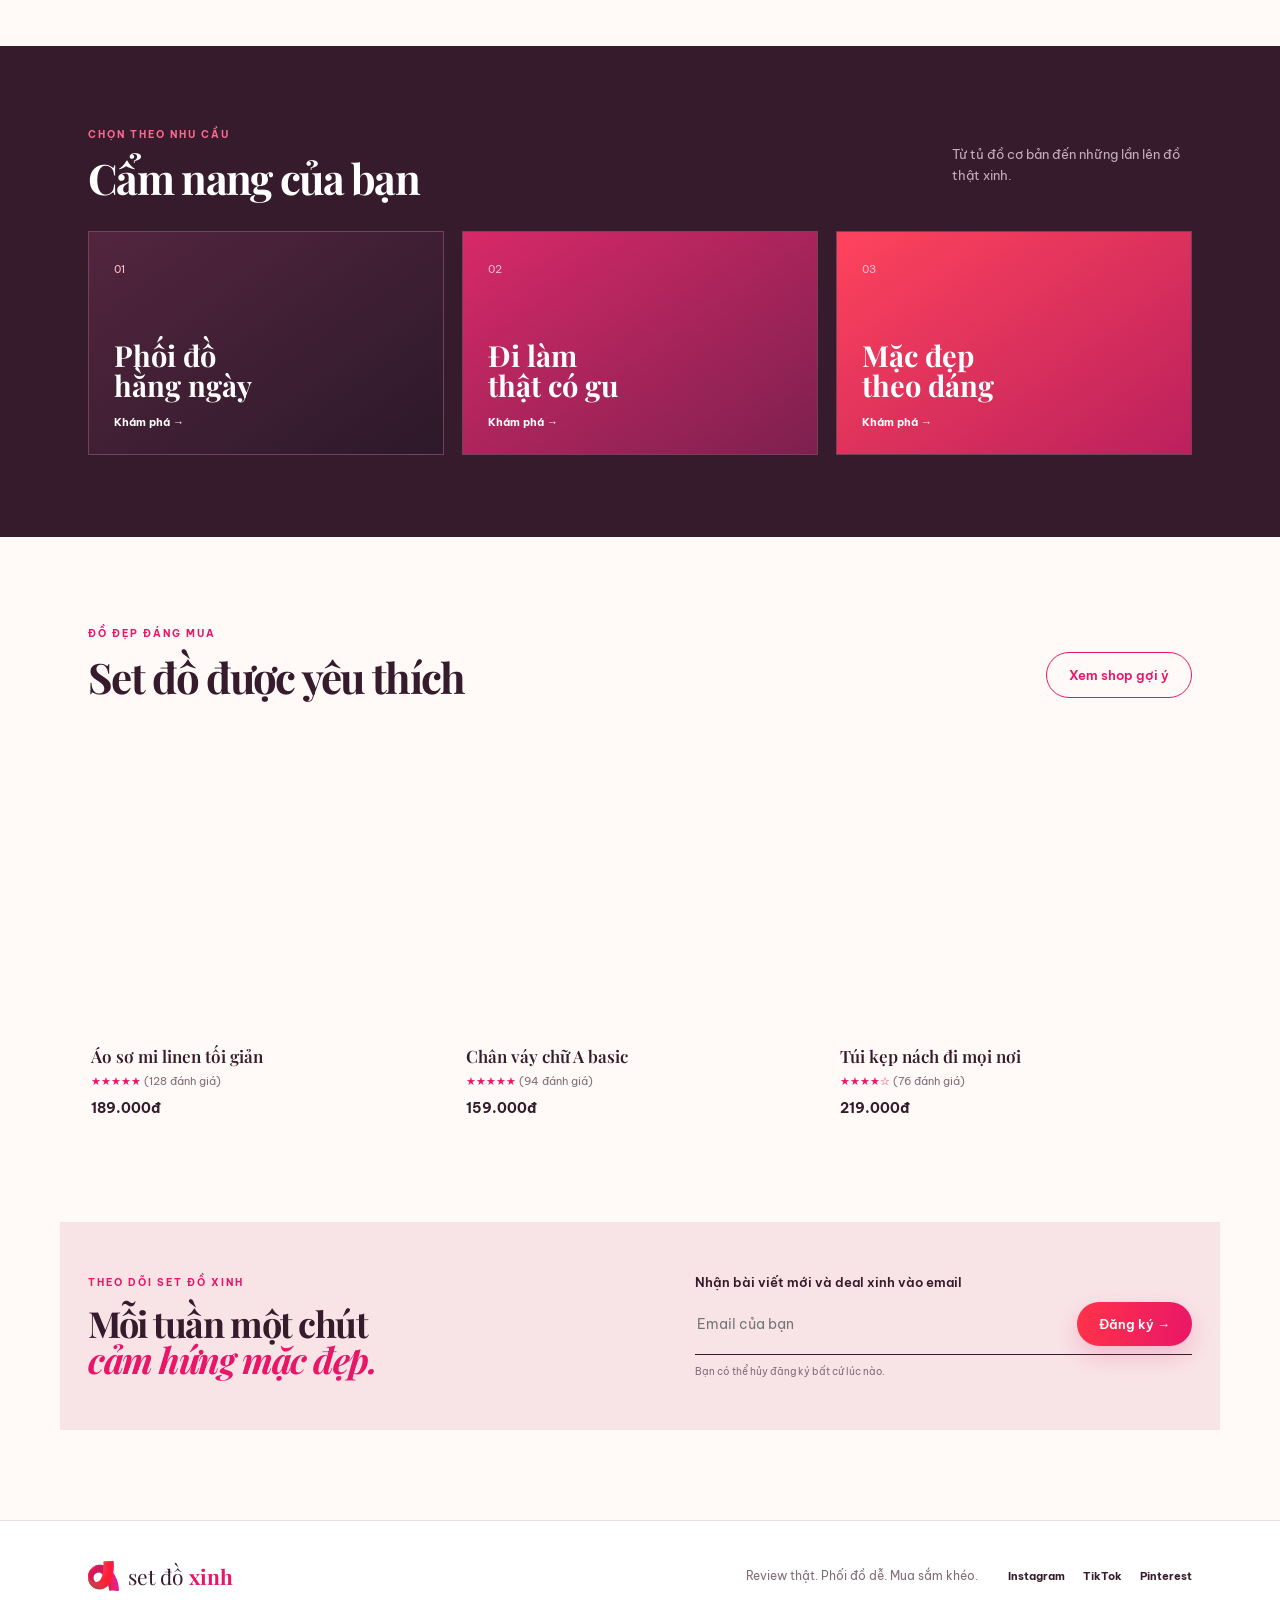
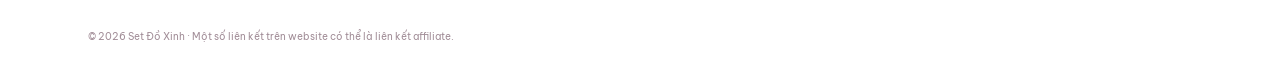
==== commit 854ea1c3: "Merge style categories and fix homepage article links" ====
--- a/index.html
+++ b/index.html
@@ -17,7 +17,7 @@
   <div class="announcement">Mặc đẹp mỗi ngày, chọn đồ thông minh hơn <span>✦</span></div>
   <header class="site-header">
     <a class="brand" href="#top"><img src="setdoxinh.svg" alt="Set Đồ Xinh" /><span>set đồ <b>xinh</b></span></a>
-    <nav id="main-nav" aria-label="Danh mục bài viết"><a href="posts.html">Mặc Đẹp</a><a href="posts.html?category=Review%20Th%E1%BA%ADt">Review Thật</a><a href="posts.html?category=C%E1%BA%A9m%20Nang%20Ph%E1%BB%91i%20%C4%90%E1%BB%93">Cẩm Nang Phối Đồ</a><a href="posts.html?category=G%E1%BB%A3i%20%C3%9D%20Mua%20S%E1%BA%AFm">Gợi Ý Mua Sắm</a></nav>
+    <nav id="main-nav" aria-label="Danh mục bài viết"><a href="posts.html?category=M%E1%BA%B7c%20%C4%90%E1%BA%B9p">Mặc Đẹp</a><a href="posts.html?category=Review%20Th%E1%BA%ADt">Review Thật</a><a href="posts.html?category=G%E1%BB%A3i%20%C3%9D%20Mua%20S%E1%BA%AFm">Gợi Ý Mua Sắm</a></nav>
     <button class="menu-toggle" aria-label="Mở menu">☰</button>
     <a class="search" href="#newsletter" aria-label="Tìm kiếm">⌕</a>
   </header>
@@ -31,9 +31,12 @@
     <section class="sale-banner wrap"><a href="https://s.shopee.vn/9zrSPKirWo" target="_blank" rel="sponsored noopener"><div><p class="eyebrow">DEAL XINH ĐANG ĐẾM NGƯỢC</p><h2 id="sale-title">Shopee Mega Sale</h2><p id="sale-date">Ngày sale sắp tới</p></div><div class="countdown" aria-label="Thời gian còn lại"><div><strong id="days">00</strong><span>ngày</span></div><b>:</b><div><strong id="hours">00</strong><span>giờ</span></div><b>:</b><div><strong id="minutes">00</strong><span>phút</span></div><b>:</b><div><strong id="seconds">00</strong><span>giây</span></div></div><span class="sale-cta">Săn deal ngay ↗</span></a></section>
     <section class="trust-bar"><div class="wrap trust-inner"><span>✦ Được chọn lọc bởi đội ngũ mê thời trang</span><span>Review dựa trên trải nghiệm thực tế</span><span>Gợi ý phù hợp nhiều ngân sách</span></div></section>
 
-    <section class="section wrap" id="reviews"><div class="section-head"><div><p class="eyebrow">ĐỌC MỚI NHẤT</p><h2>Chuyện mặc đẹp</h2></div><a class="text-link" href="#reviews">Xem tất cả →</a></div>
-      <div class="featured-grid"><article class="feature-card"><div class="photo photo-one"><span class="tag">Review nổi bật</span></div><div class="card-body"><p class="meta">REVIEW THỜI TRANG · 6 PHÚT ĐỌC</p><h3>5 set đồ công sở dưới 500K: Đẹp thật hay chỉ là ảnh quảng cáo?</h3><p class="excerpt">Mình đã thử và kiểm tra từng chi tiết để bạn không phải mua hàng theo cảm tính.</p><a class="read-more" href="post.html?slug=phoi-do-cong-so-duoi-500k">Đọc bài review <span>↗</span></a></div></article>
-        <div class="side-stories"><article class="story"><div class="thumb photo-two"></div><div><p class="meta">PHỐI ĐỒ</p><h3>3 công thức mặc đẹp cho ngày “không biết mặc gì”</h3><a href="#">Đọc tiếp →</a></div></article><article class="story"><div class="thumb photo-three"></div><div><p class="meta">MUA SẮM THÔNG MINH</p><h3>Checklist chọn áo thun: Form, vải và đường may</h3><a href="#">Đọc tiếp →</a></div></article></div>
+    <section class="section wrap" id="reviews"><div class="section-head"><div><p class="eyebrow">ĐỌC MỚI NHẤT</p><h2>Chuyện mặc đẹp</h2></div><a class="text-link" href="posts.html">Tất Cả Bài Viết →</a></div>
+      <div class="featured-grid"><article class="feature-card"><a class="home-feature-link" href="post.html?slug=phoi-do-cong-so-duoi-500k"><div class="photo photo-one"><span class="tag">Review nổi bật</span></div><div class="card-body"><p class="meta">REVIEW THẬT</p><h3>5 set đồ công sở dưới 500K: Đẹp thật hay chỉ là ảnh quảng cáo?</h3><p class="excerpt">Mình đã thử và kiểm tra từng chi tiết để bạn không phải mua hàng theo cảm tính.</p><span class="read-more">Đọc bài review ↗</span></div></a></article>
+        <div class="side-stories">
+          <article><a class="story" href="post.html?slug=phoi-do-di-lam-khong-nham-chan"><div class="thumb photo-two"></div><div><p class="meta">MẶC ĐẸP</p><h3>7 công thức phối đồ đi làm không nhàm chán</h3><span class="read-more">Đọc tiếp →</span></div></a></article>
+          <article><a class="story" href="post.html?slug=ao-thun-basic-dang-mua"><div class="thumb photo-three"></div><div><p class="meta">REVIEW THẬT</p><h3>Review áo thun basic: 4 tiêu chí để chọn chiếc mặc bền</h3><span class="read-more">Đọc tiếp →</span></div></a></article>
+        </div>
       </div>
     </section>
 
--- a/ui.css
+++ b/ui.css
@@ -1,2 +1,6 @@
 .search{font-size:0;width:32px;height:32px;display:grid;place-items:center;border-radius:50%;transition:background .25s,transform .25s}.search:before{content:"";display:block;width:13px;height:13px;border:2px solid var(--ink);border-radius:50%;position:relative;box-shadow:7px 7px 0 -5px var(--ink);transform:translate(-2px,-2px)}.search:hover{background:#f7dce4;transform:rotate(-10deg)}.menu-toggle{font-size:0;width:38px;height:38px;border-radius:50%;position:relative;cursor:pointer;transition:background .25s}.menu-toggle:before,.menu-toggle:after{content:"";position:absolute;left:11px;width:16px;height:2px;border-radius:9px;background:var(--ink);transition:transform .25s}.menu-toggle:before{top:15px;box-shadow:0 6px 0 var(--ink)}.menu-toggle:after{display:none}.menu-toggle:hover{background:#f7dce4}.menu-toggle[aria-expanded="true"]:before{top:18px;transform:rotate(45deg);box-shadow:none}.menu-toggle[aria-expanded="true"]:after{display:block;top:18px;transform:rotate(-45deg)}
 .sale-banner{padding-top:0;padding-bottom:8px}.sale-banner a{display:flex;align-items:center;justify-content:space-between;gap:25px;padding:23px 30px;color:#fff;background:linear-gradient(105deg,#ff304d,#e50078 58%,#a9157d);border-radius:14px;position:relative;overflow:hidden;box-shadow:0 15px 30px #e9166833}.sale-banner a:after{content:'✦';position:absolute;font-size:150px;right:18%;top:-60px;color:#ffffff18;transform:rotate(15deg)}.sale-banner .eyebrow{color:#ffd5df;margin-bottom:7px}.sale-banner h2{font:700 27px var(--serif);margin:0}.sale-banner p:not(.eyebrow){font-size:11px;margin:7px 0 0;color:#ffe6eb}.countdown{display:flex;align-items:center;gap:9px;z-index:1}.countdown div{min-width:53px;text-align:center}.countdown strong{display:block;font:700 25px var(--serif);background:#ffffff1f;border:1px solid #ffffff45;border-radius:8px;padding:5px 7px}.countdown span{display:block;font-size:9px;margin-top:5px;color:#ffd5df}.countdown>b{font-size:20px;color:#ffc5d3}.sale-cta{z-index:1;border:1px solid #ffffff99;border-radius:22px;padding:11px 15px;font-size:11px;font-weight:700;white-space:nowrap}@media(max-width:700px){.sale-banner a{display:block;padding:22px}.countdown{margin:20px 0 17px;gap:4px}.countdown div{min-width:45px}.sale-cta{display:inline-block}.sale-banner h2{font-size:24px}}
+
+.home-feature-link{display:block;height:100%}
+.home-feature-link:hover h3,.side-stories .story:hover h3{color:var(--pink)}
+.home-feature-link:focus-visible,.side-stories .story:focus-visible{outline:3px solid var(--pink);outline-offset:4px}
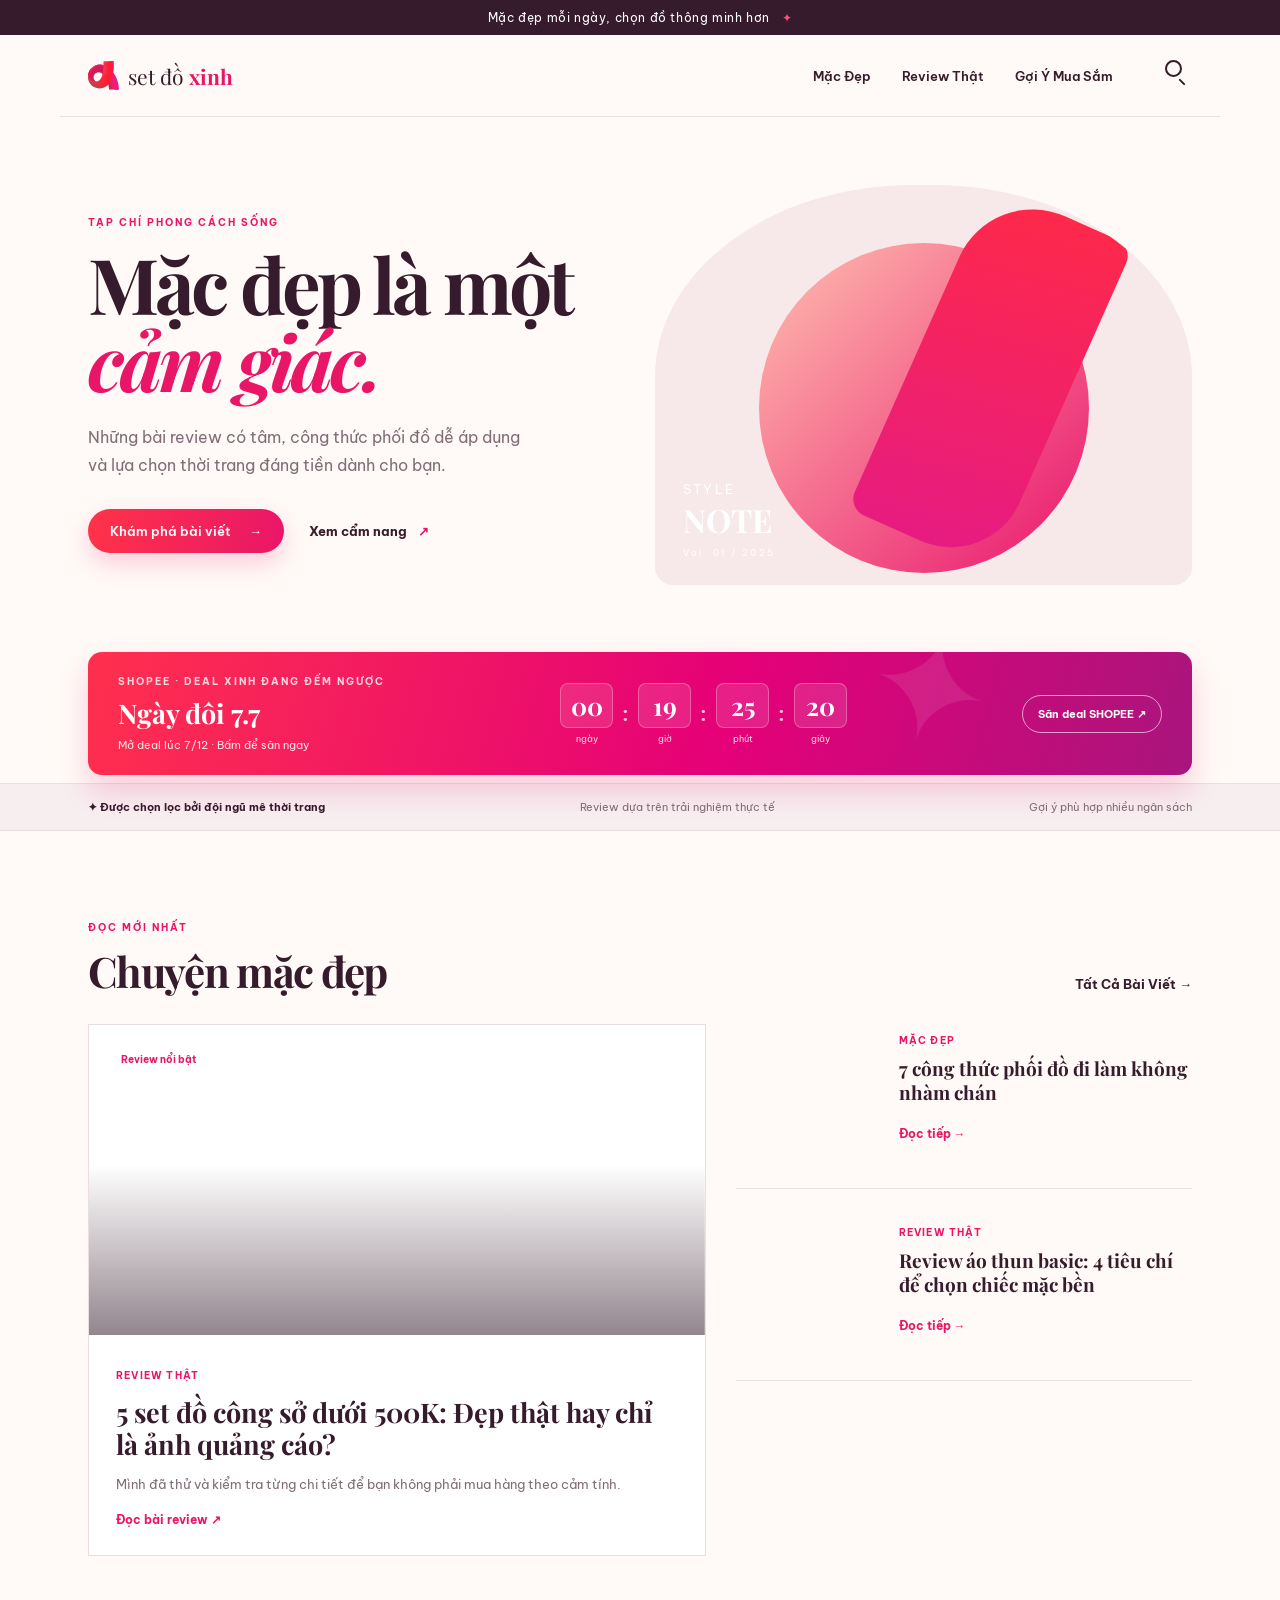
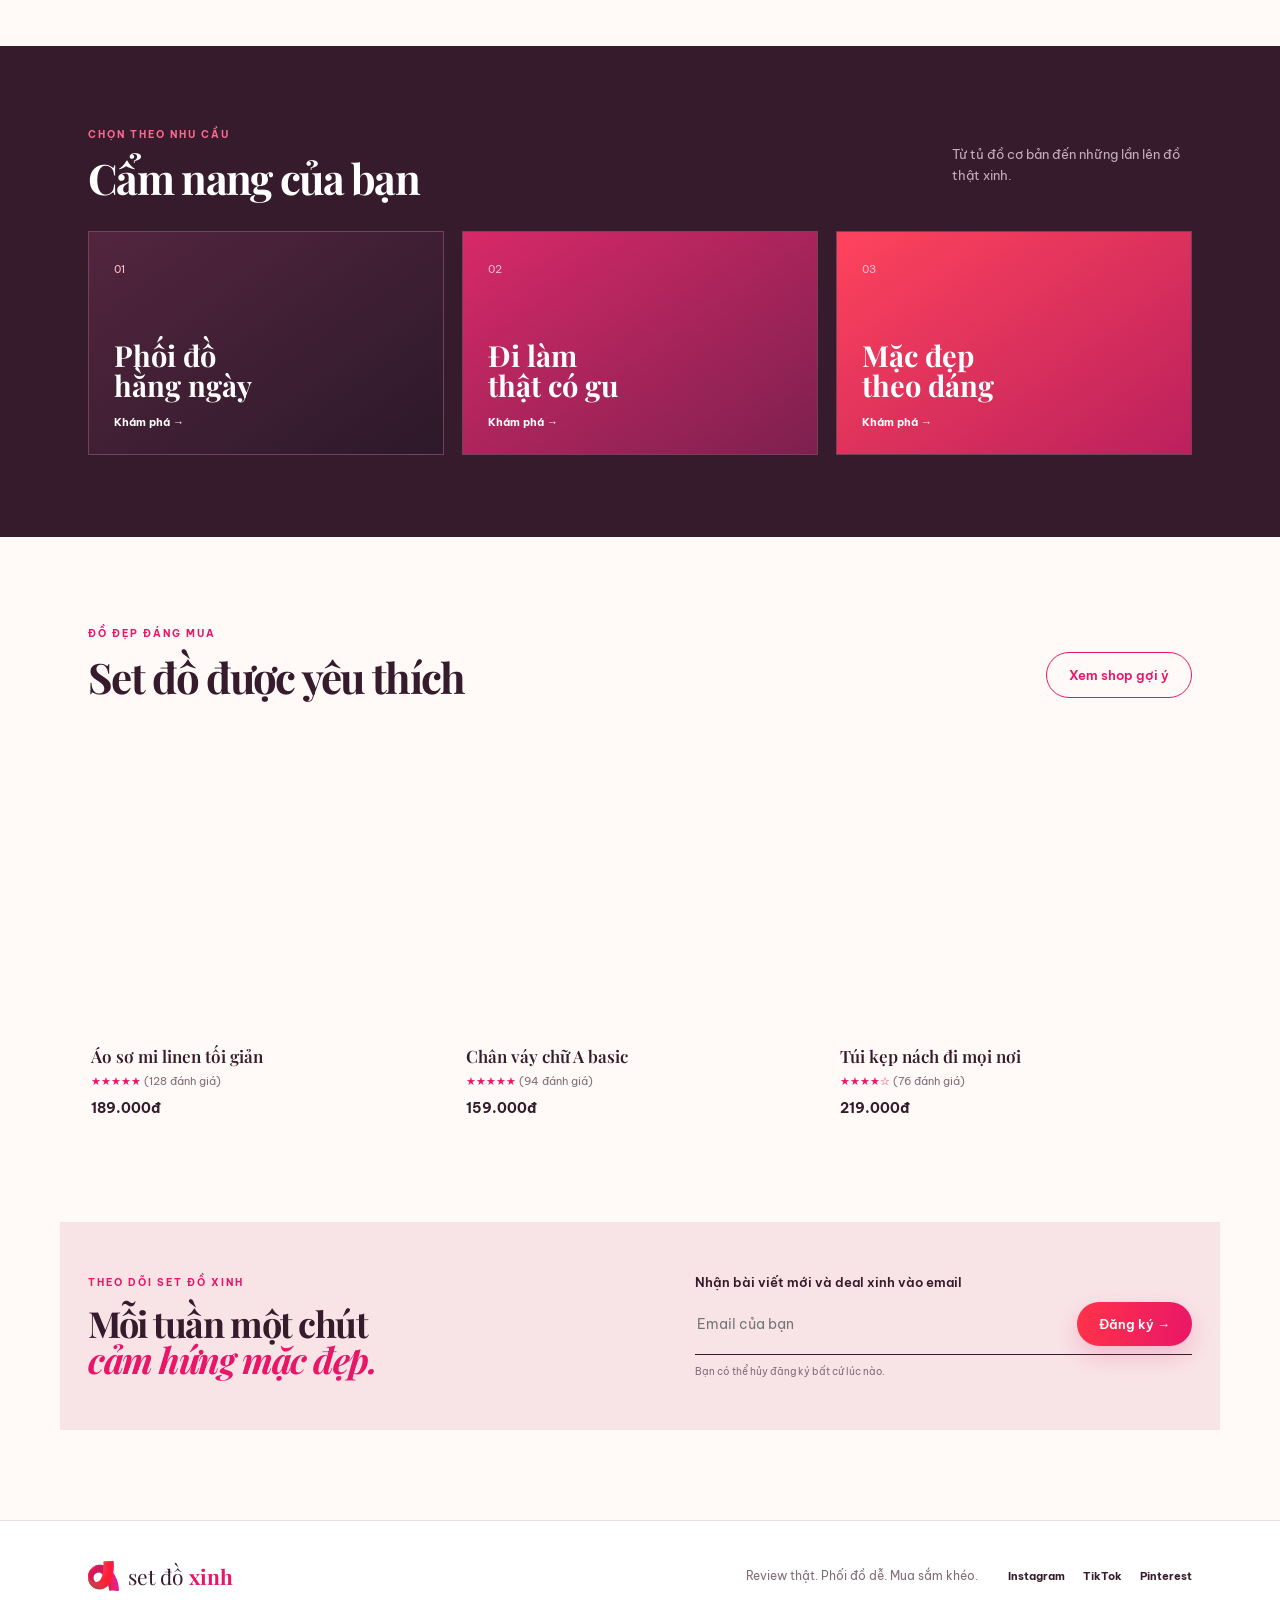
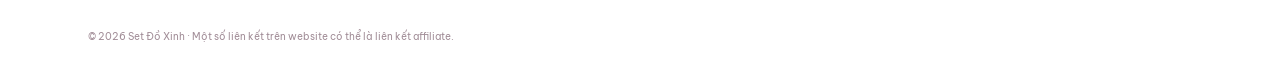
==== commit 7b90b975: "Label affiliate banners with SHOPEE" ====
--- a/index.html
+++ b/index.html
@@ -28,7 +28,7 @@
       <div class="hero-art"><div class="art-circle"></div><div class="art-label">STYLE<br><strong>NOTE</strong><small>Vol. 01 / 2025</small></div><div class="art-shape"></div></div>
     </section>
 
-    <section class="sale-banner wrap"><a href="https://s.shopee.vn/9zrSPKirWo" target="_blank" rel="sponsored noopener"><div><p class="eyebrow">DEAL XINH ĐANG ĐẾM NGƯỢC</p><h2 id="sale-title">Shopee Mega Sale</h2><p id="sale-date">Ngày sale sắp tới</p></div><div class="countdown" aria-label="Thời gian còn lại"><div><strong id="days">00</strong><span>ngày</span></div><b>:</b><div><strong id="hours">00</strong><span>giờ</span></div><b>:</b><div><strong id="minutes">00</strong><span>phút</span></div><b>:</b><div><strong id="seconds">00</strong><span>giây</span></div></div><span class="sale-cta">Săn deal ngay ↗</span></a></section>
+    <section class="sale-banner wrap"><a href="https://s.shopee.vn/9zrSPKirWo" target="_blank" rel="sponsored noopener"><div><p class="eyebrow">SHOPEE · DEAL XINH ĐANG ĐẾM NGƯỢC</p><h2 id="sale-title">SHOPEE Mega Sale</h2><p id="sale-date">Ngày sale sắp tới</p></div><div class="countdown" aria-label="Thời gian còn lại"><div><strong id="days">00</strong><span>ngày</span></div><b>:</b><div><strong id="hours">00</strong><span>giờ</span></div><b>:</b><div><strong id="minutes">00</strong><span>phút</span></div><b>:</b><div><strong id="seconds">00</strong><span>giây</span></div></div><span class="sale-cta">Săn deal SHOPEE ↗</span></a></section>
     <section class="trust-bar"><div class="wrap trust-inner"><span>✦ Được chọn lọc bởi đội ngũ mê thời trang</span><span>Review dựa trên trải nghiệm thực tế</span><span>Gợi ý phù hợp nhiều ngân sách</span></div></section>
 
     <section class="section wrap" id="reviews"><div class="section-head"><div><p class="eyebrow">ĐỌC MỚI NHẤT</p><h2>Chuyện mặc đẹp</h2></div><a class="text-link" href="posts.html">Tất Cả Bài Viết →</a></div>
